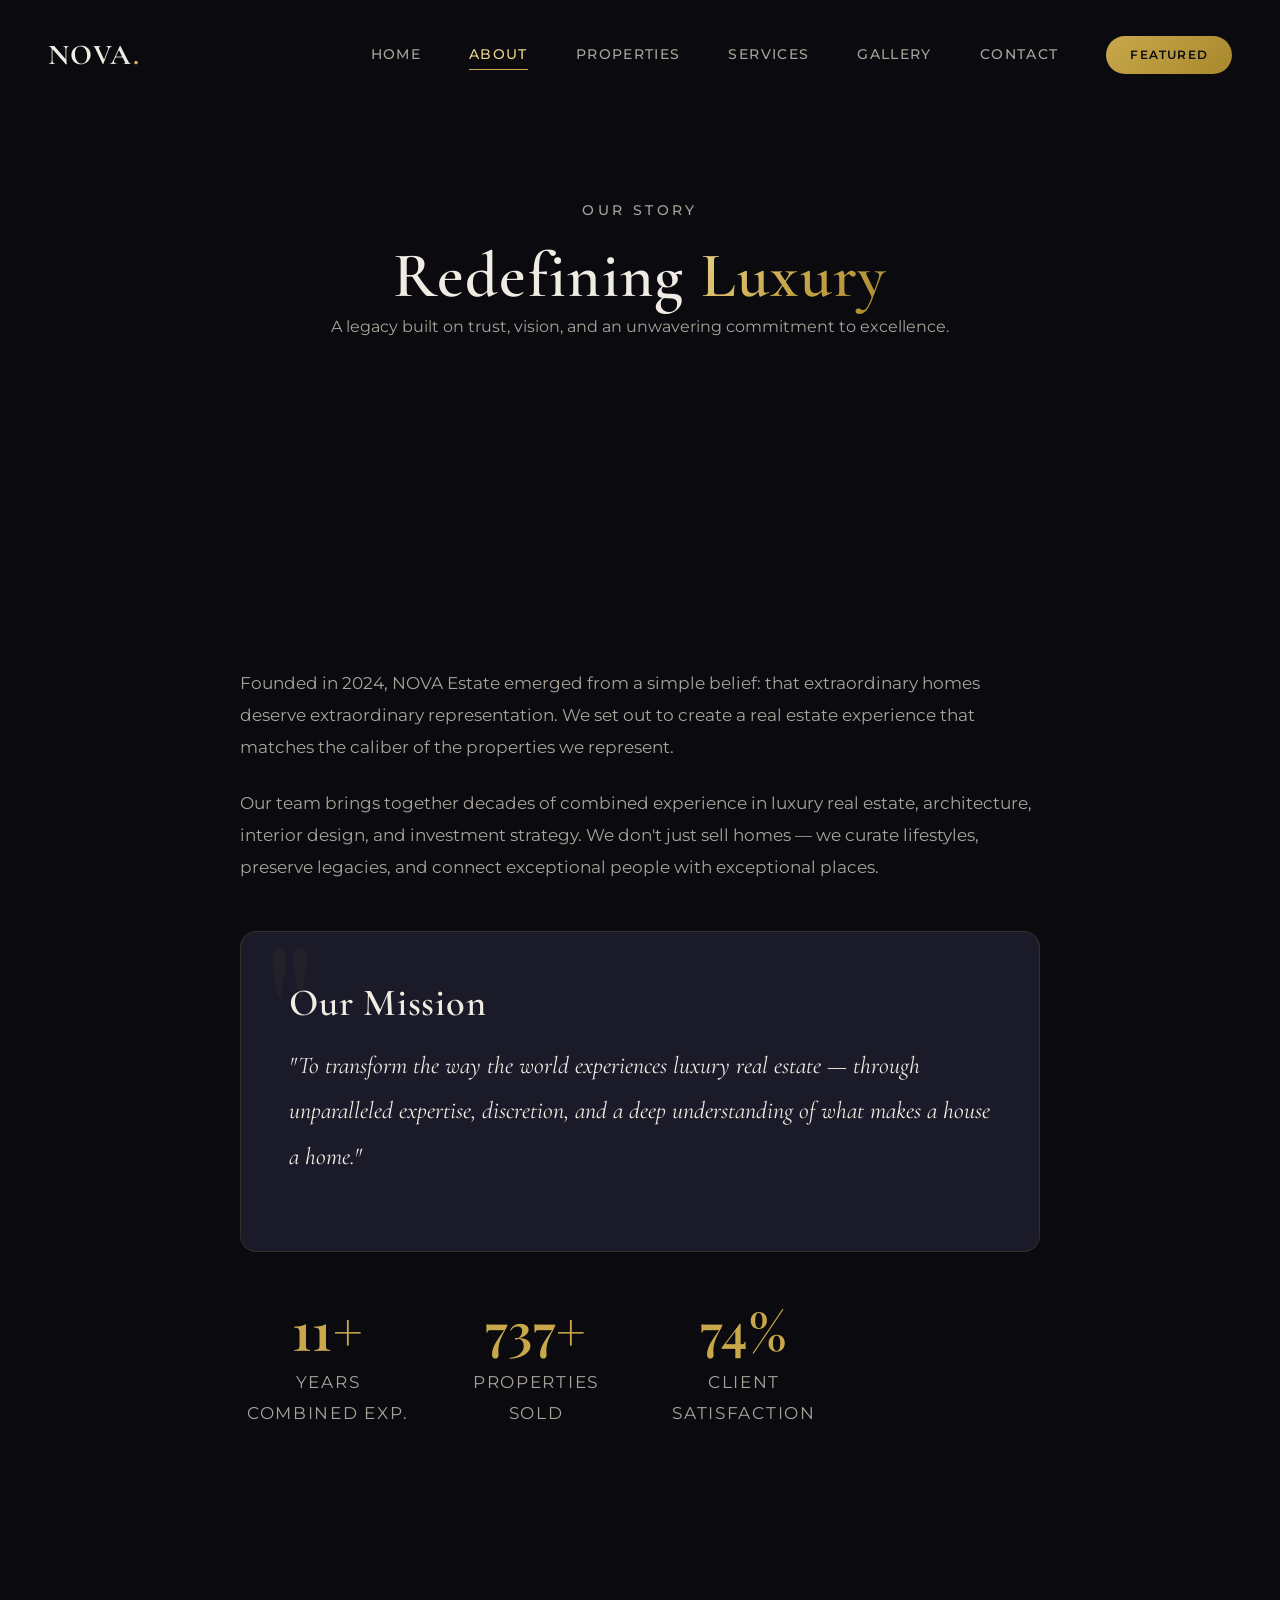
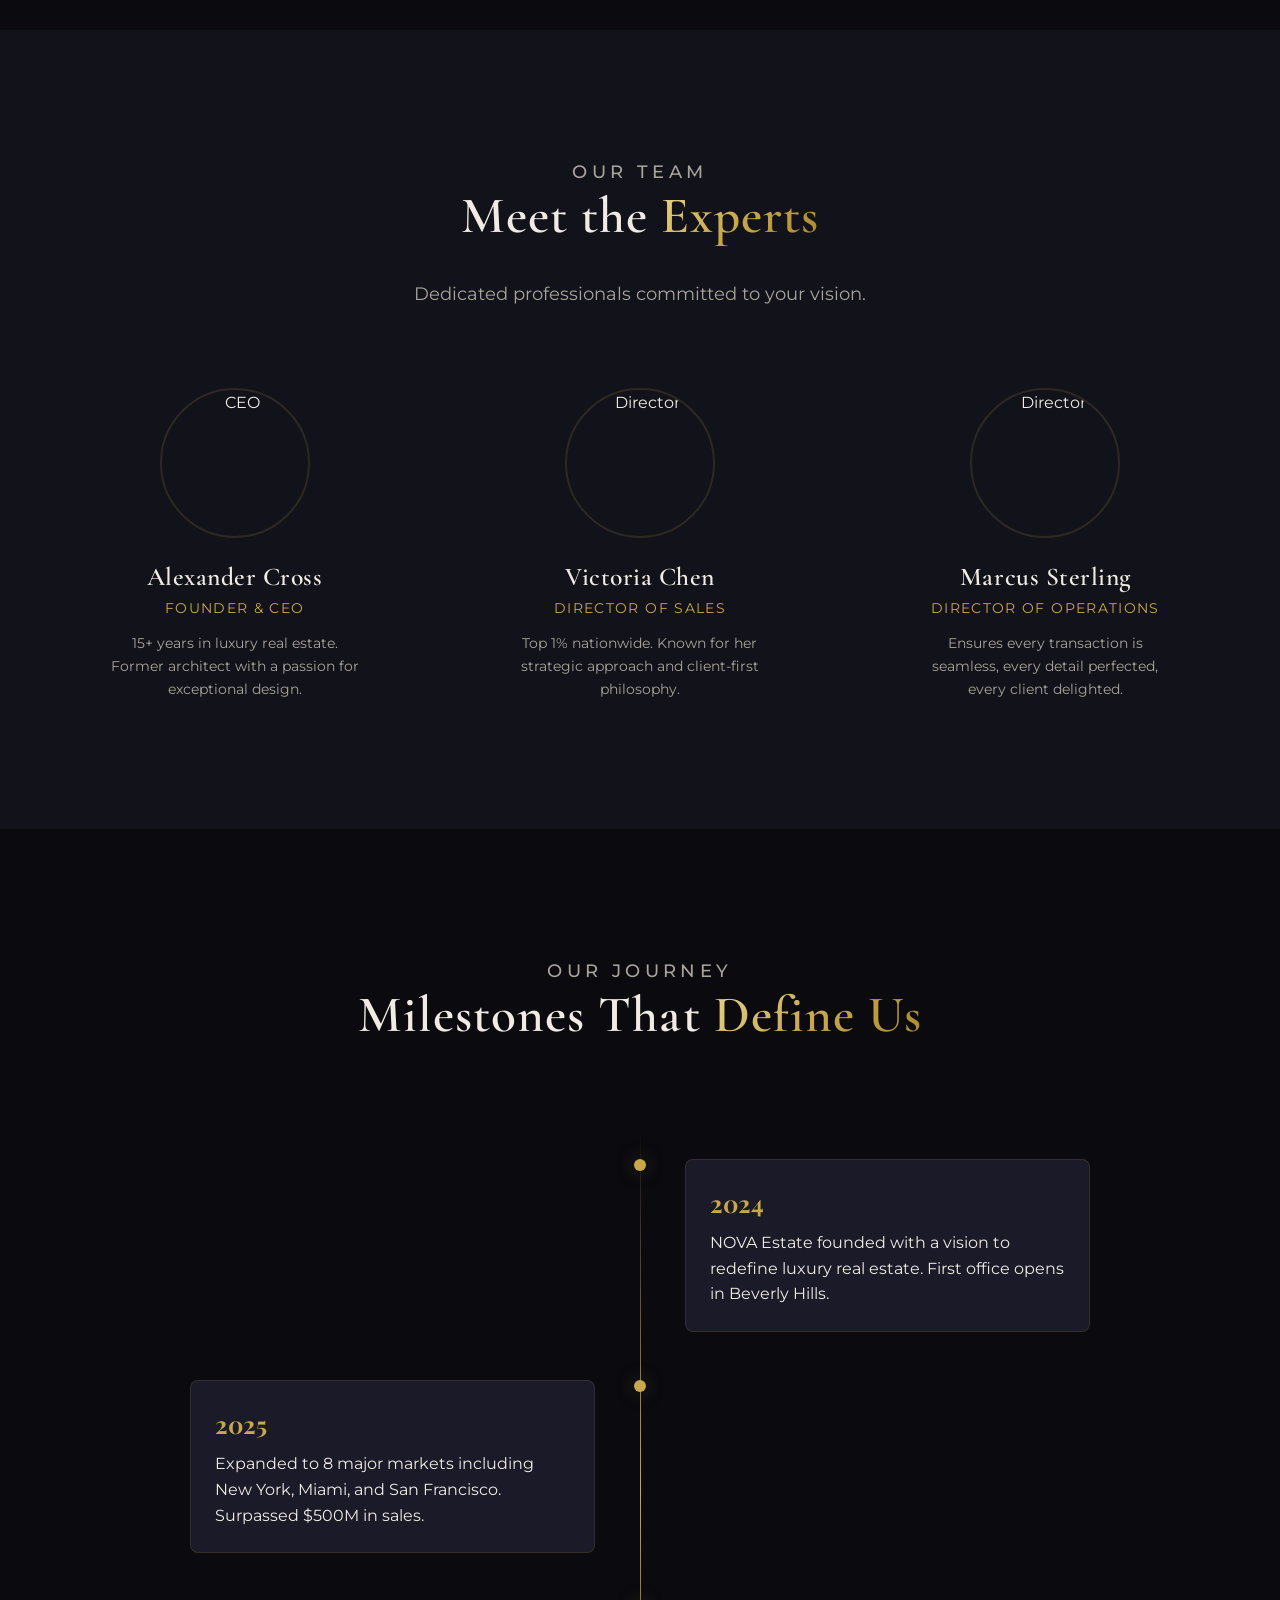
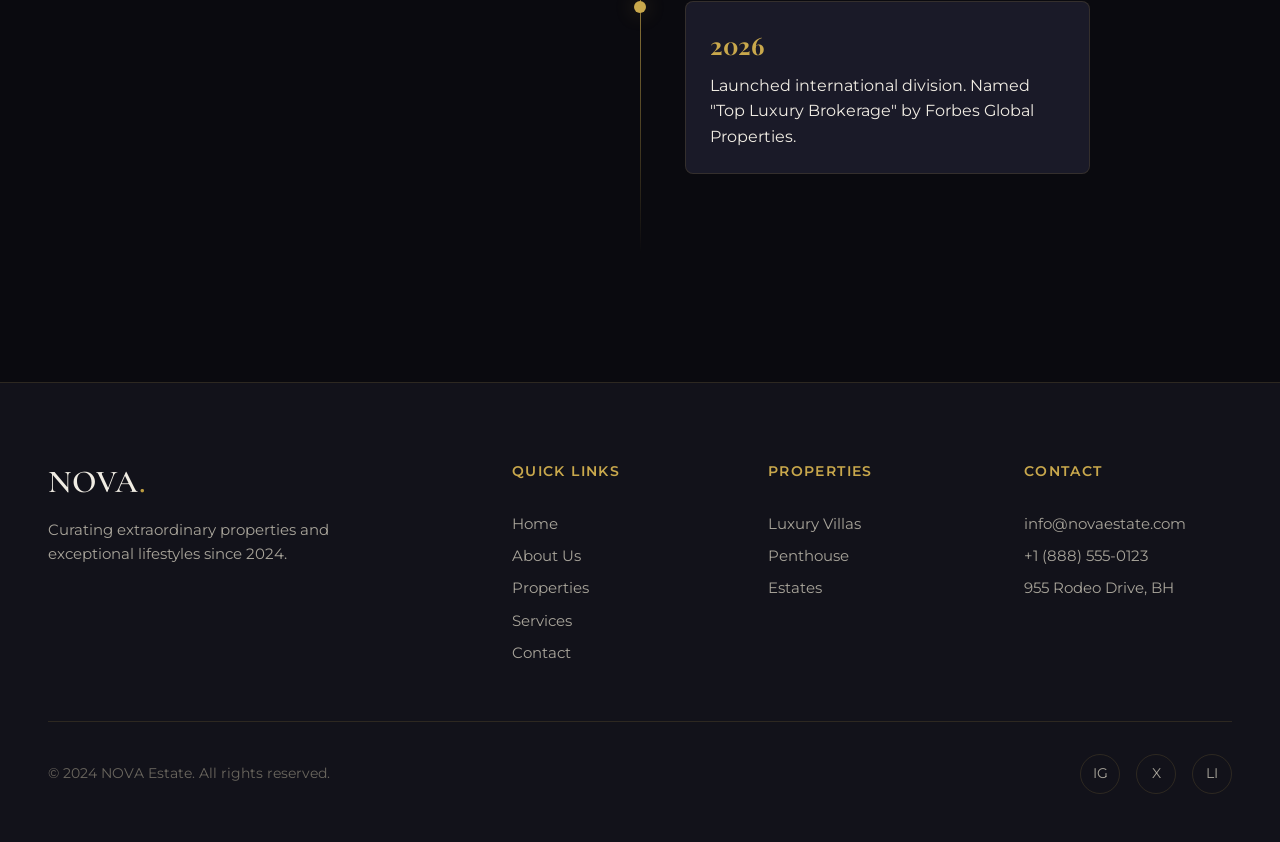
==== about.html @ 316ace47 "Add 7-page 3D luxury real estate website with Three.js scenes" ====
<!DOCTYPE html>
<html lang="en">
<head>
  <meta charset="UTF-8">
  <meta name="viewport" content="width=device-width, initial-scale=1.0">
  <title>About — NOVA ESTATE</title>
  <meta name="description" content="Learn about NOVA Estate's story, our team of experts, and our mission to redefine luxury real estate.">
  <link rel="preconnect" href="https://fonts.googleapis.com">
  <link rel="preconnect" href="https://fonts.gstatic.com" crossorigin>
  <link href="https://fonts.googleapis.com/css2?family=Cormorant+Garamond:wght@400;500;600;700&family=Montserrat:wght@300;400;500;600;700&family=Playfair+Display:wght@600;700&display=swap" rel="stylesheet">
  <link rel="stylesheet" href="css/style.css">
  <style>
    .about-hero-wrapper {
      position: relative;
      height: 60vh;
      min-height: 400px;
      display: flex;
      align-items: center;
      justify-content: center;
      overflow: hidden;
    }
    .about-hero-wrapper h1 { margin-bottom: 0; }
    .about-hero-wrapper p { color: var(--color-text-secondary); }
    .about-content { max-width: 800px; margin: 0 auto; }
    .about-content p {
      color: var(--color-text-secondary);
      font-size: 1.05rem;
      line-height: 1.9;
      margin-bottom: 1.5rem;
    }
    .about-mission {
      background: var(--color-bg-card);
      border: 1px solid var(--color-border);
      border-radius: var(--radius-lg);
      padding: 3rem;
      margin: 3rem 0;
      position: relative;
      overflow: hidden;
    }
    .about-mission::before {
      content: '"';
      position: absolute;
      top: -20px;
      left: 20px;
      font-family: 'Playfair Display', serif;
      font-size: 12rem;
      color: var(--color-gold);
      opacity: 0.05;
      line-height: 1;
    }
    .about-mission h3 { margin-bottom: 1rem; }
    .about-mission p {
      font-family: 'Cormorant Garamond', serif;
      font-size: 1.5rem;
      color: var(--color-text);
      font-style: italic;
    }

    /* Team */
    .team-grid {
      display: grid;
      grid-template-columns: repeat(3, 1fr);
      gap: 2rem;
    }
    .team-card {
      text-align: center;
    }
    .team-card img {
      width: 150px;
      height: 150px;
      border-radius: 50%;
      object-fit: cover;
      margin: 0 auto 1.5rem;
      border: 2px solid var(--color-border);
      transition: border-color var(--transition-base);
    }
    .team-card:hover img { border-color: var(--color-gold); }
    .team-card h4 {
      font-family: 'Cormorant Garamond', serif;
      margin-bottom: 0.3rem;
    }
    .team-card .role {
      color: var(--color-gold);
      font-size: 0.85rem;
      text-transform: uppercase;
      letter-spacing: 0.1em;
      margin-bottom: 0.8rem;
    }
    .team-card p {
      color: var(--color-text-secondary);
      font-size: 0.9rem;
      max-width: 250px;
      margin: 0 auto;
    }

    /* Timeline */
    .timeline {
      position: relative;
      padding: 2rem 0;
    }
    .timeline::before {
      content: '';
      position: absolute;
      left: 50%;
      top: 0;
      bottom: 0;
      width: 1px;
      background: linear-gradient(180deg, transparent, var(--color-gold), transparent);
    }
    .timeline-item {
      display: flex;
      align-items: flex-start;
      margin-bottom: 3rem;
      position: relative;
    }
    .timeline-item:nth-child(odd) {
      flex-direction: row-reverse;
    }
    .timeline-item-content {
      width: 45%;
      padding: 1.5rem;
      background: var(--color-bg-card);
      border: 1px solid var(--color-border);
      border-radius: var(--radius-md);
    }
    .timeline-item-content .year {
      color: var(--color-gold);
      font-family: 'Playfair Display', serif;
      font-size: 1.5rem;
      font-weight: 700;
      margin-bottom: 0.5rem;
    }
    .timeline-dot {
      position: absolute;
      left: 50%;
      transform: translateX(-50%);
      width: 12px;
      height: 12px;
      border-radius: 50%;
      background: var(--color-gold);
      box-shadow: 0 0 20px var(--color-gold-glow);
    }

    @media (max-width: 768px) {
      .team-grid { grid-template-columns: 1fr; }
      .about-mission { padding: 2rem; }
      .timeline-item,
      .timeline-item:nth-child(odd) {
        flex-direction: column;
        padding-left: 2rem;
      }
      .timeline-item-content { width: 100%; }
      .timeline::before { left: 0; }
      .timeline-dot { left: 0; }
    }
  </style>
</head>
<body>
  <!-- Loading Screen -->
  <div class="loading-screen" id="loading-screen">
    <div class="loading-content">
      <div class="loading-logo">NOVA</div>
      <div class="loading-bar"><div class="loading-bar-fill" id="loading-fill"></div></div>
    </div>
  </div>

  <div class="cursor-follower"></div>
  <div id="three-container"></div>

  <!-- Navigation -->
  <header class="nav-header">
    <a href="index.html" class="nav-logo">NOVA<span>.</span></a>
    <nav class="nav-links">
      <a href="index.html">Home</a>
      <a href="about.html" class="active">About</a>
      <a href="properties.html">Properties</a>
      <a href="services.html">Services</a>
      <a href="gallery.html">Gallery</a>
      <a href="contact.html">Contact</a>
      <a href="property-detail.html" class="nav-cta">Featured</a>
    </nav>
    <button class="menu-toggle" aria-label="Toggle menu">
      <span></span><span></span><span></span>
    </button>
  </header>

  <!-- Hero -->
  <section class="about-hero-wrapper">
    <div style="position: relative; z-index: 1; text-align: center; max-width: 700px; padding: 0 2rem;">
      <p class="section-subtitle" style="animation: fadeInUp 1s ease 0.3s forwards; opacity: 0;">Our Story</p>
      <h1 style="animation: fadeInUp 1s ease 0.5s forwards; opacity: 0;">Redefining <span class="gold-text">Luxury</span></h1>
      <p style="animation: fadeInUp 1s ease 0.7s forwards; opacity: 0;">A legacy built on trust, vision, and an unwavering commitment to excellence.</p>
    </div>
  </section>

  <!-- About Content -->
  <section class="section">
    <div class="about-content">
      <div class="reveal">
        <p>Founded in 2024, NOVA Estate emerged from a simple belief: that extraordinary homes deserve extraordinary representation. We set out to create a real estate experience that matches the caliber of the properties we represent.</p>
        <p>Our team brings together decades of combined experience in luxury real estate, architecture, interior design, and investment strategy. We don't just sell homes — we curate lifestyles, preserve legacies, and connect exceptional people with exceptional places.</p>
      </div>

      <div class="about-mission reveal">
        <h3>Our Mission</h3>
        <p>"To transform the way the world experiences luxury real estate — through unparalleled expertise, discretion, and a deep understanding of what makes a house a home."</p>
      </div>

      <!-- Stats -->
      <div class="stats-grid" style="margin: 3rem 0;">
        <div class="stat-item reveal">
          <h2><span data-count-to="15" data-count-suffix="+" data-count-duration="2000">0</span></h2>
          <p>Years Combined Exp.</p>
        </div>
        <div class="stat-item reveal" style="transition-delay: 0.1s;">
          <h2><span data-count-to="1200" data-count-suffix="+" data-count-duration="2500">0</span></h2>
          <p>Properties Sold</p>
        </div>
        <div class="stat-item reveal" style="transition-delay: 0.2s;">
          <h2><span data-count-to="98" data-count-suffix="%" data-count-duration="2000">0</span></h2>
          <p>Client Satisfaction</p>
        </div>
      </div>
    </div>
  </section>

  <!-- Team -->
  <section class="section section-dark">
    <div class="section-inner">
      <div class="section-header">
        <p class="section-subtitle">Our Team</p>
        <h2 class="section-title">Meet the <span class="gold-text">Experts</span></h2>
        <p class="section-desc" style="text-align: center; margin: 0 auto;">Dedicated professionals committed to your vision.</p>
      </div>
      <div class="team-grid">
        <div class="team-card reveal">
          <img src="https://images.unsplash.com/photo-1507003211169-0a1dd7228f2d?w=300&q=80" alt="CEO" loading="lazy">
          <h4>Alexander Cross</h4>
          <p class="role">Founder & CEO</p>
          <p>15+ years in luxury real estate. Former architect with a passion for exceptional design.</p>
        </div>
        <div class="team-card reveal" style="transition-delay: 0.1s;">
          <img src="https://images.unsplash.com/photo-1494790108377-be9c29b29330?w=300&q=80" alt="Director" loading="lazy">
          <h4>Victoria Chen</h4>
          <p class="role">Director of Sales</p>
          <p>Top 1% nationwide. Known for her strategic approach and client-first philosophy.</p>
        </div>
        <div class="team-card reveal" style="transition-delay: 0.2s;">
          <img src="https://images.unsplash.com/photo-1500648767791-00dcc994a43e?w=300&q=80" alt="Director" loading="lazy">
          <h4>Marcus Sterling</h4>
          <p class="role">Director of Operations</p>
          <p>Ensures every transaction is seamless, every detail perfected, every client delighted.</p>
        </div>
      </div>
    </div>
  </section>

  <!-- Timeline -->
  <section class="section">
    <div class="section-header">
      <p class="section-subtitle">Our Journey</p>
      <h2 class="section-title">Milestones That <span class="gold-text">Define Us</span></h2>
    </div>
    <div class="timeline" style="max-width: 900px; margin: 0 auto;">
      <div class="timeline-item reveal">
        <div class="timeline-item-content">
          <div class="year">2024</div>
          <p>NOVA Estate founded with a vision to redefine luxury real estate. First office opens in Beverly Hills.</p>
        </div>
        <div class="timeline-dot"></div>
      </div>
      <div class="timeline-item reveal" style="transition-delay: 0.15s;">
        <div class="timeline-item-content">
          <div class="year">2025</div>
          <p>Expanded to 8 major markets including New York, Miami, and San Francisco. Surpassed $500M in sales.</p>
        </div>
        <div class="timeline-dot"></div>
      </div>
      <div class="timeline-item reveal" style="transition-delay: 0.3s;">
        <div class="timeline-item-content">
          <div class="year">2026</div>
          <p>Launched international division. Named "Top Luxury Brokerage" by Forbes Global Properties.</p>
        </div>
        <div class="timeline-dot"></div>
      </div>
    </div>
  </section>

  <!-- Footer -->
  <footer class="footer">
    <div class="footer-inner">
      <div class="footer-brand">
        <h3>NOVA<span class="gold-text">.</span></h3>
        <p>Curating extraordinary properties and exceptional lifestyles since 2024.</p>
      </div>
      <div class="footer-column">
        <h4>Quick Links</h4>
        <a href="index.html">Home</a>
        <a href="about.html">About Us</a>
        <a href="properties.html">Properties</a>
        <a href="services.html">Services</a>
        <a href="contact.html">Contact</a>
      </div>
      <div class="footer-column">
        <h4>Properties</h4>
        <a href="properties.html">Luxury Villas</a>
        <a href="properties.html">Penthouse</a>
        <a href="properties.html">Estates</a>
      </div>
      <div class="footer-column">
        <h4>Contact</h4>
        <a href="contact.html">info@novaestate.com</a>
        <a href="contact.html">+1 (888) 555-0123</a>
        <a href="contact.html">955 Rodeo Drive, BH</a>
      </div>
    </div>
    <div class="footer-bottom">
      <p>&copy; 2024 NOVA Estate. All rights reserved.</p>
      <div class="footer-social">
        <a href="#" aria-label="Instagram">IG</a>
        <a href="#" aria-label="Twitter">X</a>
        <a href="#" aria-label="LinkedIn">LI</a>
      </div>
    </div>
  </footer>

  <script src="https://cdnjs.cloudflare.com/ajax/libs/three.js/r128/three.min.js"></script>
  <script src="js/about-scene.js"></script>
  <script src="js/shared.js"></script>
</body>
</html>
---- css/style.css ----
/* ============================================
   LUXURY REAL ESTATE - DARK PREMIUM THEME
   ============================================ */

/* --- CSS Custom Properties --- */
:root {
  /* Colors */
  --color-bg: #0a0a0f;
  --color-bg-secondary: #12121a;
  --color-bg-card: #1a1a28;
  --color-bg-card-hover: #222236;
  --color-gold: #c9a84c;
  --color-gold-light: #e8d48b;
  --color-gold-dark: #a8882c;
  --color-gold-glow: rgba(201, 168, 76, 0.3);
  --color-gold-glow-strong: rgba(201, 168, 76, 0.6);
  --color-text: #f0ece3;
  --color-text-secondary: #a8a49a;
  --color-text-muted: #6a665e;
  --color-border: rgba(201, 168, 76, 0.15);
  --color-border-light: rgba(201, 168, 76, 0.3);
  --color-overlay: rgba(0, 0, 0, 0.7);
  --color-glass: rgba(18, 18, 26, 0.8);
  --color-glass-border: rgba(201, 168, 76, 0.1);
  --color-success: #4ade80;
  --color-error: #f87171;

  /* Typography */
  --font-primary: 'Cormorant Garamond', Georgia, serif;
  --font-secondary: 'Montserrat', -apple-system, BlinkMacSystemFont, sans-serif;
  --font-accent: 'Playfair Display', Georgia, serif;

  /* Spacing */
  --space-xs: 0.25rem;
  --space-sm: 0.5rem;
  --space-md: 1rem;
  --space-lg: 2rem;
  --space-xl: 3rem;
  --space-2xl: 5rem;
  --space-3xl: 8rem;

  /* Transitions */
  --transition-fast: 0.2s ease;
  --transition-base: 0.3s ease;
  --transition-slow: 0.5s ease;
  --transition-very-slow: 0.8s ease;

  /* Shadows */
  --shadow-sm: 0 2px 8px rgba(0, 0, 0, 0.3);
  --shadow-md: 0 4px 20px rgba(0, 0, 0, 0.4);
  --shadow-lg: 0 8px 40px rgba(0, 0, 0, 0.5);
  --shadow-gold: 0 4px 20px rgba(201, 168, 76, 0.15);
  --shadow-gold-lg: 0 8px 40px rgba(201, 168, 76, 0.2);

  /* Border Radius */
  --radius-sm: 4px;
  --radius-md: 8px;
  --radius-lg: 16px;
  --radius-xl: 24px;
  --radius-full: 9999px;

  /* Z-index layers */
  --z-negative: -1;
  --z-base: 1;
  --z-dropdown: 100;
  --z-sticky: 200;
  --z-overlay: 300;
  --z-modal: 400;
  --z-tooltip: 500;
}

/* --- Reset & Base --- */
*, *::before, *::after {
  margin: 0;
  padding: 0;
  box-sizing: border-box;
}

html {
  scroll-behavior: smooth;
  font-size: 16px;
  -webkit-font-smoothing: antialiased;
  -moz-osx-font-smoothing: grayscale;
}

body {
  font-family: var(--font-secondary);
  background-color: var(--color-bg);
  color: var(--color-text);
  line-height: 1.6;
  overflow-x: hidden;
  min-height: 100vh;
}

img {
  max-width: 100%;
  height: auto;
  display: block;
}

a {
  color: var(--color-gold);
  text-decoration: none;
  transition: color var(--transition-fast);
}

a:hover {
  color: var(--color-gold-light);
}

ul {
  list-style: none;
}

/* --- Typography --- */
h1, h2, h3, h4, h5, h6 {
  font-family: var(--font-primary);
  font-weight: 600;
  line-height: 1.2;
  letter-spacing: 0.02em;
}

h1 { font-size: clamp(2.5rem, 5vw, 4.5rem); }
h2 { font-size: clamp(2rem, 4vw, 3.5rem); }
h3 { font-size: clamp(1.5rem, 3vw, 2.5rem); }
h4 { font-size: clamp(1.2rem, 2vw, 1.8rem); }

.gold-text {
  color: var(--color-gold);
  background: linear-gradient(135deg, var(--color-gold-light), var(--color-gold), var(--color-gold-dark));
  -webkit-background-clip: text;
  -webkit-text-fill-color: transparent;
  background-clip: text;
}

.section-subtitle {
  font-family: var(--font-secondary);
  font-size: 0.85rem;
  text-transform: uppercase;
  letter-spacing: 0.25em;
  color: var(--color-gold);
  margin-bottom: var(--space-md);
  font-weight: 500;
}

.section-title {
  margin-bottom: var(--space-lg);
}

.section-desc {
  color: var(--color-text-secondary);
  max-width: 600px;
  font-size: 1.1rem;
}

/* --- 3D Canvas Container --- */
#three-container {
  position: fixed;
  top: 0;
  left: 0;
  width: 100vw;
  height: 100vh;
  z-index: var(--z-negative);
  pointer-events: none;
}

#three-container canvas {
  display: block;
}

/* --- Custom Cursor --- */
.cursor-follower {
  position: fixed;
  width: 20px;
  height: 20px;
  border-radius: 50%;
  border: 2px solid var(--color-gold);
  pointer-events: none;
  z-index: var(--z-tooltip);
  transition: transform 0.15s ease, opacity 0.3s ease;
  transform: translate(-50%, -50%);
  opacity: 0;
}

.cursor-follower.active {
  opacity: 1;
}

.cursor-follower.hover {
  width: 40px;
  height: 40px;
  border-color: var(--color-gold-light);
  background: var(--color-gold-glow);
}

@media (hover: none) {
  .cursor-follower { display: none; }
}

/* --- Navigation --- */
.nav-header {
  position: fixed;
  top: 0;
  left: 0;
  width: 100%;
  z-index: var(--z-sticky);
  padding: var(--space-lg) var(--space-xl);
  display: flex;
  align-items: center;
  justify-content: space-between;
  transition: all var(--transition-base);
  background: transparent;
}

.nav-header.scrolled {
  background: var(--color-glass);
  backdrop-filter: blur(20px);
  -webkit-backdrop-filter: blur(20px);
  border-bottom: 1px solid var(--color-glass-border);
  padding: var(--space-md) var(--space-xl);
}

.nav-logo {
  font-family: var(--font-primary);
  font-size: 1.8rem;
  font-weight: 700;
  color: var(--color-text);
  letter-spacing: 0.05em;
}

.nav-logo span {
  background: linear-gradient(135deg, var(--color-gold-light), var(--color-gold));
  -webkit-background-clip: text;
  -webkit-text-fill-color: transparent;
  background-clip: text;
}

.nav-links {
  display: flex;
  align-items: center;
  gap: var(--space-xl);
}

.nav-links a {
  color: var(--color-text-secondary);
  font-family: var(--font-secondary);
  font-size: 0.85rem;
  text-transform: uppercase;
  letter-spacing: 0.1em;
  font-weight: 500;
  position: relative;
  transition: color var(--transition-fast);
}

.nav-links a::after {
  content: '';
  position: absolute;
  bottom: -4px;
  left: 0;
  width: 0;
  height: 1px;
  background: var(--color-gold);
  transition: width var(--transition-base);
}

.nav-links a:hover,
.nav-links a.active {
  color: var(--color-gold-light);
}

.nav-links a:hover::after,
.nav-links a.active::after {
  width: 100%;
}

.nav-cta {
  background: linear-gradient(135deg, var(--color-gold), var(--color-gold-dark));
  color: var(--color-bg) !important;
  padding: 0.6rem 1.5rem;
  border-radius: var(--radius-full);
  font-weight: 600 !important;
  text-transform: uppercase;
  letter-spacing: 0.05em;
  font-size: 0.75rem !important;
  transition: all var(--transition-base) !important;
}

.nav-cta:hover {
  transform: translateY(-2px);
  box-shadow: 0 4px 20px var(--color-gold-glow);
  color: var(--color-bg) !important;
}

.nav-cta::after { display: none !important; }

/* Mobile Menu */
.menu-toggle {
  display: none;
  flex-direction: column;
  gap: 5px;
  cursor: pointer;
  padding: 5px;
  z-index: var(--z-modal);
  background: none;
  border: none;
}

.menu-toggle span {
  display: block;
  width: 28px;
  height: 2px;
  background: var(--color-text);
  transition: all var(--transition-base);
  transform-origin: center;
}

.menu-toggle.active span:nth-child(1) {
  transform: rotate(45deg) translate(5px, 5px);
}

.menu-toggle.active span:nth-child(2) {
  opacity: 0;
}

.menu-toggle.active span:nth-child(3) {
  transform: rotate(-45deg) translate(5px, -5px);
}

/* --- Page Hero Section --- */
.page-hero {
  position: relative;
  min-height: 100vh;
  display: flex;
  align-items: center;
  justify-content: center;
  text-align: center;
  padding: 8rem 2rem 4rem;
  overflow: hidden;
}

.page-hero-content {
  position: relative;
  z-index: var(--z-base);
  max-width: 900px;
}

.page-hero h1 {
  margin-bottom: var(--space-lg);
  animation: fadeInUp 1s ease forwards;
}

.page-hero p {
  font-size: 1.2rem;
  color: var(--color-text-secondary);
  max-width: 600px;
  margin: 0 auto var(--space-xl);
  font-family: var(--font-secondary);
  line-height: 1.8;
  animation: fadeInUp 1s ease 0.2s forwards;
  opacity: 0;
}

/* --- Buttons --- */
.btn {
  display: inline-flex;
  align-items: center;
  gap: var(--space-sm);
  padding: 0.9rem 2.2rem;
  border-radius: var(--radius-full);
  font-family: var(--font-secondary);
  font-size: 0.85rem;
  font-weight: 600;
  text-transform: uppercase;
  letter-spacing: 0.08em;
  cursor: pointer;
  transition: all var(--transition-base);
  border: none;
  text-decoration: none;
}

.btn-primary {
  background: linear-gradient(135deg, var(--color-gold), var(--color-gold-dark));
  color: var(--color-bg);
  box-shadow: 0 4px 20px var(--color-gold-glow);
}

.btn-primary:hover {
  transform: translateY(-3px);
  box-shadow: 0 8px 30px var(--color-gold-glow-strong);
  color: var(--color-bg);
}

.btn-outline {
  background: transparent;
  color: var(--color-gold);
  border: 1px solid var(--color-gold);
}

.btn-outline:hover {
  background: var(--color-gold);
  color: var(--color-bg);
  transform: translateY(-3px);
}

.btn-glass {
  background: var(--color-glass);
  backdrop-filter: blur(10px);
  -webkit-backdrop-filter: blur(10px);
  color: var(--color-text);
  border: 1px solid var(--color-glass-border);
}

.btn-glass:hover {
  border-color: var(--color-gold);
  color: var(--color-gold-light);
  transform: translateY(-3px);
}

/* --- Section Layout --- */
.section {
  position: relative;
  padding: var(--space-3xl) var(--space-xl);
  max-width: 1400px;
  margin: 0 auto;
}

.section-header {
  text-align: center;
  margin-bottom: var(--space-2xl);
}

.section-header p {
  color: var(--color-text-secondary);
  max-width: 600px;
  margin: 0 auto;
  font-size: 1.1rem;
}

/* --- Stats Grid --- */
.stats-grid {
  display: grid;
  grid-template-columns: repeat(4, 1fr);
  gap: 2rem;
  text-align: center;
}
.stat-item h2 {
  font-family: 'Playfair Display', serif;
  font-size: clamp(2.5rem, 4vw, 3.5rem);
  color: var(--color-gold);
}
.stat-item p {
  color: var(--color-text-secondary);
  font-size: 0.9rem;
  text-transform: uppercase;
  letter-spacing: 0.1em;
  margin-top: 0.3rem;
}

@media (max-width: 768px) {
  .stats-grid { grid-template-columns: repeat(2, 1fr); }
}

/* --- Section Dark --- */
.section-dark {
  background: var(--color-bg-secondary);
  max-width: 100%;
  padding: var(--space-3xl) var(--space-xl);
}

.section-dark .section-inner {
  max-width: 1400px;
  margin: 0 auto;
}

/* --- Cards --- */
.card {
  background: var(--color-bg-card);
  border: 1px solid var(--color-border);
  border-radius: var(--radius-lg);
  overflow: hidden;
  transition: all var(--transition-base);
}

.card:hover {
  border-color: var(--color-border-light);
  box-shadow: var(--shadow-gold);
  transform: translateY(-5px);
}

.card-image {
  width: 100%;
  height: 240px;
  object-fit: cover;
  transition: transform var(--transition-slow);
}

.card:hover .card-image {
  transform: scale(1.05);
}

.card-body {
  padding: var(--space-lg);
}

.card-body h3 {
  margin-bottom: var(--space-sm);
  font-size: 1.4rem;
}

.card-body p {
  color: var(--color-text-secondary);
  font-size: 0.95rem;
  margin-bottom: var(--space-md);
}

.card-price {
  font-family: var(--font-primary);
  font-size: 1.5rem;
  color: var(--color-gold);
  font-weight: 700;
}

.card-meta {
  display: flex;
  gap: var(--space-lg);
  color: var(--color-text-muted);
  font-size: 0.85rem;
  margin-top: var(--space-sm);
}

.card-meta span {
  display: flex;
  align-items: center;
  gap: 4px;
}

/* --- Grid Layouts --- */
.grid-2 {
  display: grid;
  grid-template-columns: 1fr 1fr;
  gap: var(--space-xl);
}

.grid-3 {
  display: grid;
  grid-template-columns: repeat(3, 1fr);
  gap: var(--space-xl);
}

.grid-4 {
  display: grid;
  grid-template-columns: repeat(4, 1fr);
  gap: var(--space-lg);
}

/* --- Scroll Animations --- */
.reveal {
  opacity: 0;
  transform: translateY(30px);
  transition: all 0.8s cubic-bezier(0.25, 0.46, 0.45, 0.94);
}

.reveal.revealed {
  opacity: 1;
  transform: translateY(0);
}

.reveal-left {
  opacity: 0;
  transform: translateX(-30px);
  transition: all 0.8s cubic-bezier(0.25, 0.46, 0.45, 0.94);
}

.reveal-left.revealed {
  opacity: 1;
  transform: translateX(0);
}

.reveal-right {
  opacity: 0;
  transform: translateX(30px);
  transition: all 0.8s cubic-bezier(0.25, 0.46, 0.45, 0.94);
}

.reveal-right.revealed {
  opacity: 1;
  transform: translateX(0);
}

.reveal-scale {
  opacity: 0;
  transform: scale(0.9);
  transition: all 0.8s cubic-bezier(0.25, 0.46, 0.45, 0.94);
}

.reveal-scale.revealed {
  opacity: 1;
  transform: scale(1);
}

/* --- Animations --- */
@keyframes fadeInUp {
  from {
    opacity: 0;
    transform: translateY(30px);
  }
  to {
    opacity: 1;
    transform: translateY(0);
  }
}

@keyframes fadeIn {
  from { opacity: 0; }
  to { opacity: 1; }
}

@keyframes pulse {
  0%, 100% { opacity: 1; }
  50% { opacity: 0.5; }
}

@keyframes shimmer {
  0% { background-position: -200% 0; }
  100% { background-position: 200% 0; }
}

@keyframes float {
  0%, 100% { transform: translateY(0); }
  50% { transform: translateY(-10px); }
}

@keyframes goldPulse {
  0%, 100% { box-shadow: 0 0 20px var(--color-gold-glow); }
  50% { box-shadow: 0 0 40px var(--color-gold-glow-strong); }
}

@keyframes countUp {
  from { opacity: 0; transform: translateY(20px); }
  to { opacity: 1; transform: translateY(0); }
}

/* --- Footer --- */
.footer {
  background: var(--color-bg-secondary);
  border-top: 1px solid var(--color-border);
  padding: var(--space-2xl) var(--space-xl) var(--space-xl);
}

.footer-inner {
  max-width: 1400px;
  margin: 0 auto;
  display: grid;
  grid-template-columns: 2fr 1fr 1fr 1fr;
  gap: var(--space-xl);
}

.footer-brand h3 {
  font-size: 2rem;
  margin-bottom: var(--space-md);
}

.footer-brand p {
  color: var(--color-text-secondary);
  font-size: 0.95rem;
  max-width: 300px;
}

.footer-column h4 {
  font-family: var(--font-secondary);
  font-size: 0.85rem;
  text-transform: uppercase;
  letter-spacing: 0.1em;
  color: var(--color-gold);
  margin-bottom: var(--space-lg);
}

.footer-column a {
  display: block;
  color: var(--color-text-secondary);
  margin-bottom: var(--space-sm);
  font-size: 0.95rem;
  transition: color var(--transition-fast);
}

.footer-column a:hover {
  color: var(--color-gold-light);
}

.footer-bottom {
  max-width: 1400px;
  margin: var(--space-xl) auto 0;
  padding-top: var(--space-lg);
  border-top: 1px solid var(--color-border);
  display: flex;
  justify-content: space-between;
  align-items: center;
  color: var(--color-text-muted);
  font-size: 0.85rem;
}

.footer-social {
  display: flex;
  gap: var(--space-md);
}

.footer-social a {
  width: 40px;
  height: 40px;
  border-radius: 50%;
  border: 1px solid var(--color-border);
  display: flex;
  align-items: center;
  justify-content: center;
  color: var(--color-text-secondary);
  transition: all var(--transition-base);
}

.footer-social a:hover {
  border-color: var(--color-gold);
  color: var(--color-gold);
  transform: translateY(-3px);
}

/* --- Scrollbar --- */
::-webkit-scrollbar {
  width: 6px;
}

::-webkit-scrollbar-track {
  background: var(--color-bg);
}

::-webkit-scrollbar-thumb {
  background: var(--color-gold-dark);
  border-radius: var(--radius-full);
}

::-webkit-scrollbar-thumb:hover {
  background: var(--color-gold);
}

/* --- Loading Screen --- */
.loading-screen {
  position: fixed;
  inset: 0;
  background: var(--color-bg);
  display: flex;
  align-items: center;
  justify-content: center;
  z-index: 9999;
  transition: opacity 0.8s ease, visibility 0.8s ease;
}

.loading-screen.hidden {
  opacity: 0;
  visibility: hidden;
}

.loading-content {
  text-align: center;
}

.loading-logo {
  font-family: var(--font-primary);
  font-size: 3rem;
  color: var(--color-gold);
  margin-bottom: var(--space-lg);
}

.loading-bar {
  width: 200px;
  height: 2px;
  background: var(--color-bg-card);
  border-radius: var(--radius-full);
  overflow: hidden;
  margin: 0 auto;
}

.loading-bar-fill {
  height: 100%;
  width: 0%;
  background: linear-gradient(90deg, var(--color-gold-dark), var(--color-gold-light));
  transition: width 0.3s ease;
}

/* --- Responsive --- */
@media (max-width: 1024px) {
  .grid-4 {
    grid-template-columns: repeat(2, 1fr);
  }

  .footer-inner {
    grid-template-columns: 1fr 1fr;
  }
}

@media (max-width: 768px) {
  .nav-links {
    position: fixed;
    top: 0;
    right: -100%;
    width: 80%;
    max-width: 350px;
    height: 100vh;
    background: var(--color-glass);
    backdrop-filter: blur(30px);
    -webkit-backdrop-filter: blur(30px);
    flex-direction: column;
    justify-content: center;
    padding: var(--space-2xl);
    transition: right var(--transition-base);
    border-left: 1px solid var(--color-glass-border);
  }

  .nav-links.open {
    right: 0;
  }

  .nav-links a {
    font-size: 1.1rem;
  }

  .menu-toggle {
    display: flex;
  }

  .grid-2,
  .grid-3,
  .grid-4 {
    grid-template-columns: 1fr;
  }

  .section {
    padding: var(--space-2xl) var(--space-lg);
  }

  .page-hero {
    padding: 6rem 1.5rem 3rem;
  }

  .page-hero h1 {
    font-size: 2.5rem;
  }

  .footer-inner {
    grid-template-columns: 1fr;
  }

  .footer-bottom {
    flex-direction: column;
    text-align: center;
    gap: var(--space-md);
  }

  .nav-header {
    padding: var(--space-md) var(--space-lg);
  }

  .nav-header.scrolled {
    padding: var(--space-sm) var(--space-lg);
  }
}

@media (max-width: 480px) {
  .page-hero h1 { font-size: 2rem; }
  .section { padding: var(--space-xl) var(--space-md); }
  .btn { padding: 0.7rem 1.5rem; font-size: 0.8rem; }
}
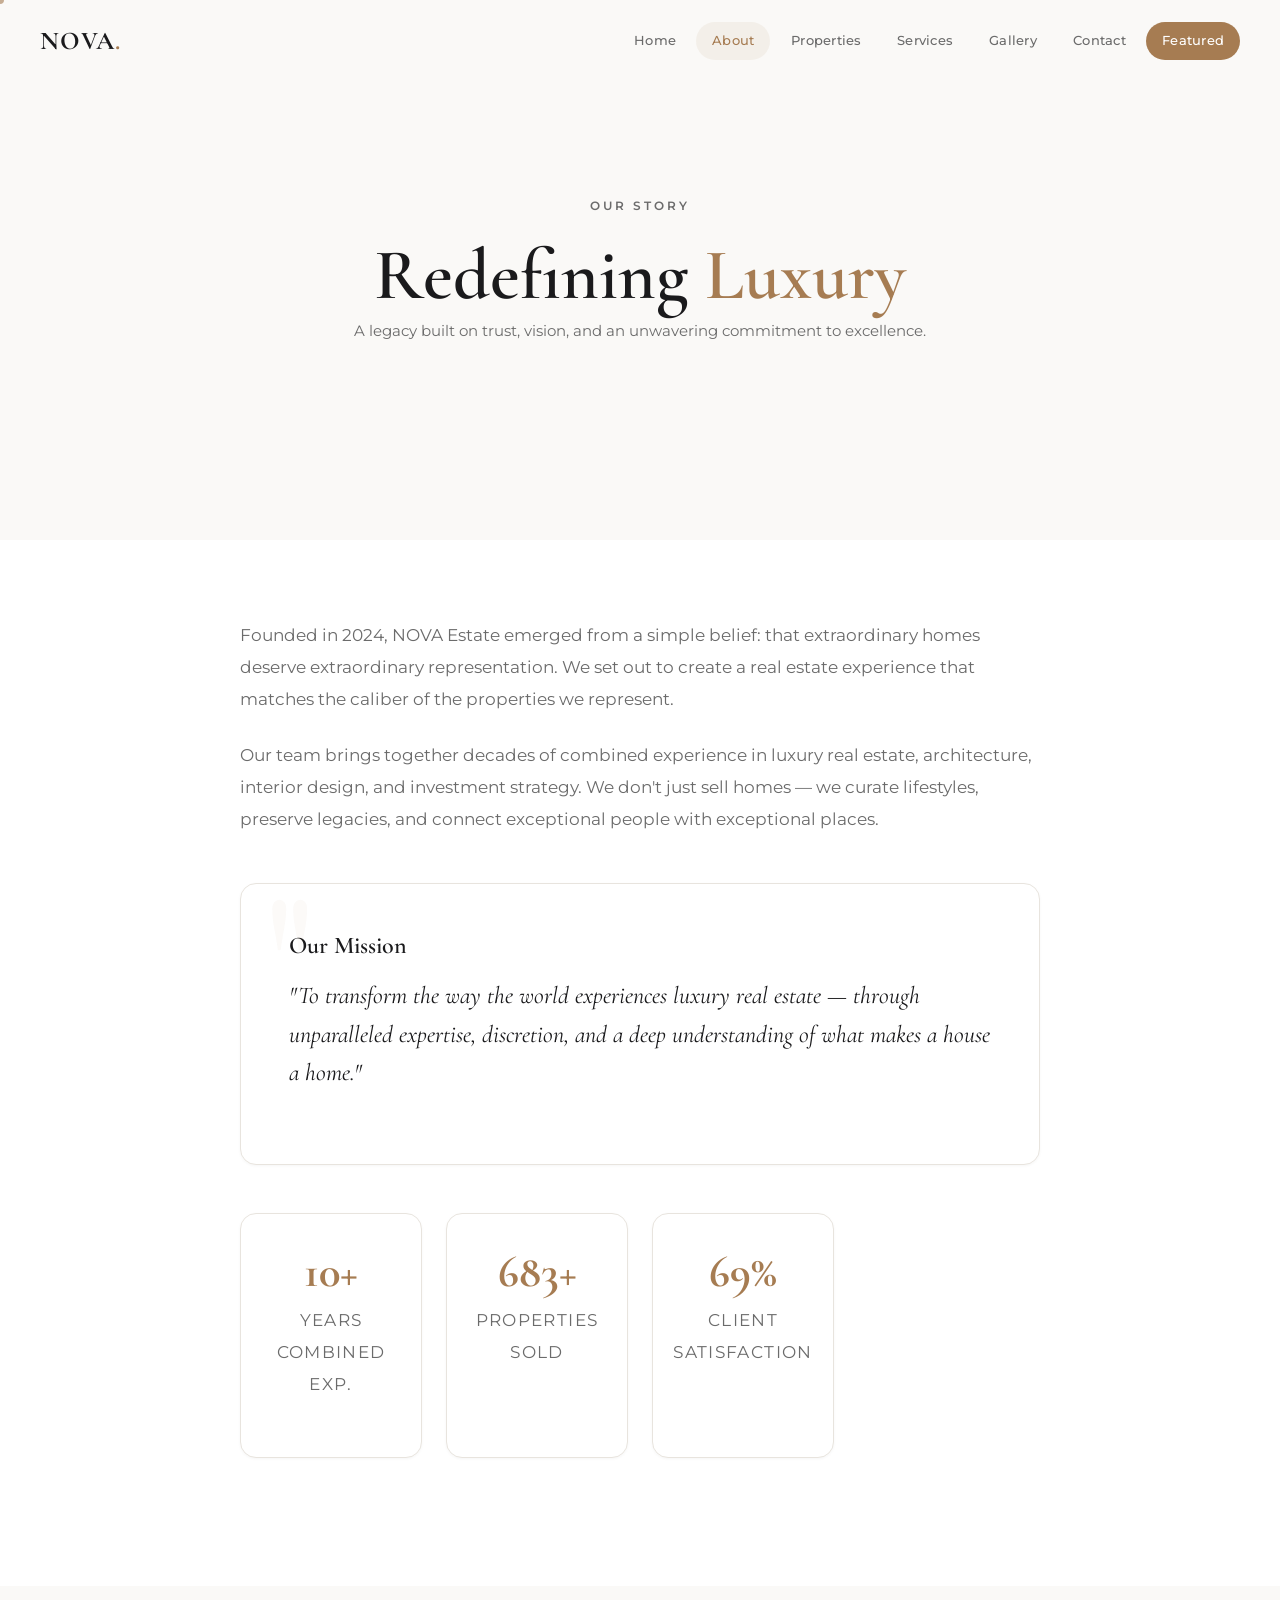
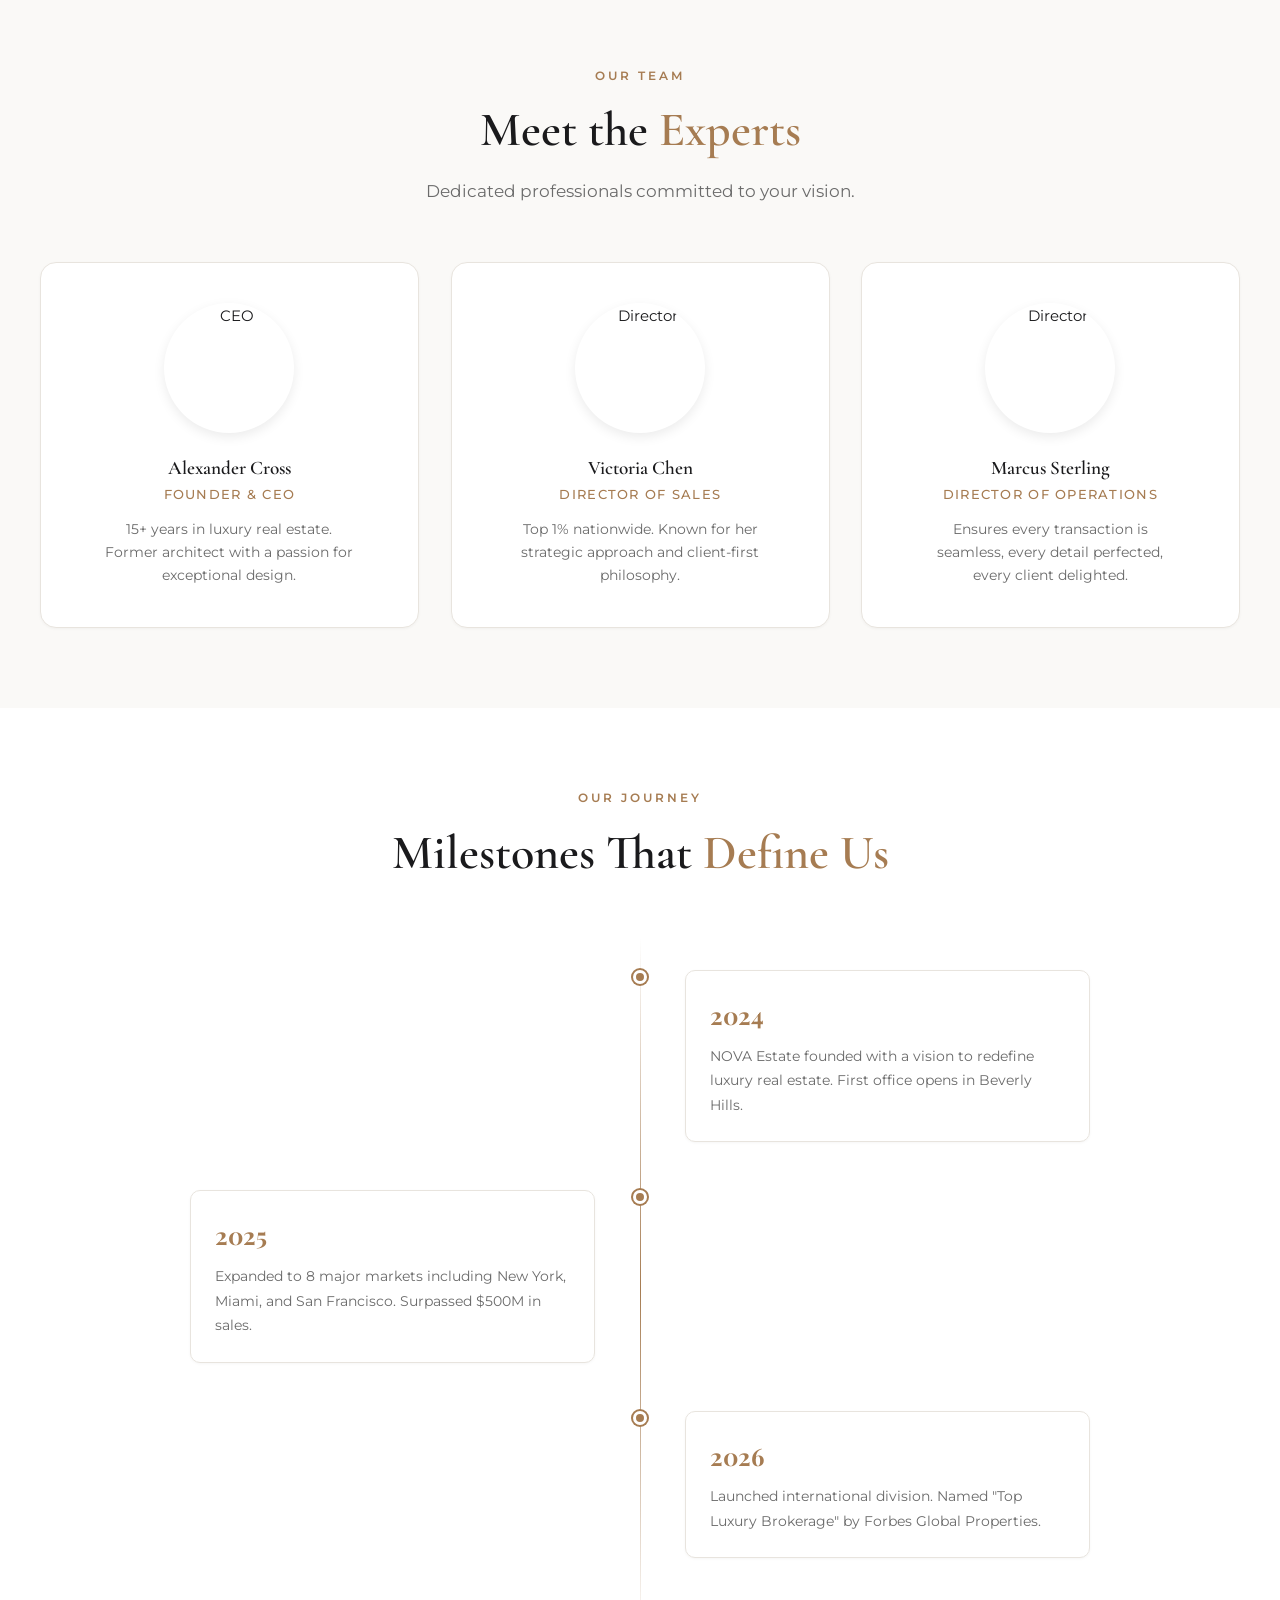
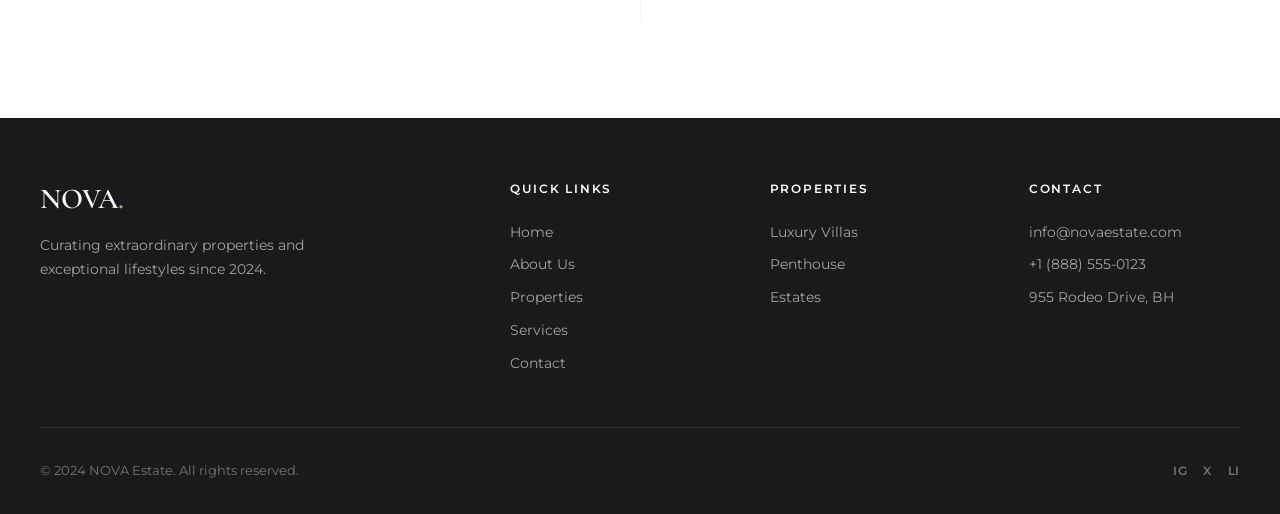
==== commit c0308626: "Add smooth scroll animations and micro-interactions across all pages" ====
--- a/about.html
+++ b/about.html
@@ -18,9 +18,11 @@
       align-items: center;
       justify-content: center;
       overflow: hidden;
+      background: var(--color-bg-warm);
     }
     .about-hero-wrapper h1 { margin-bottom: 0; }
     .about-hero-wrapper p { color: var(--color-text-secondary); }
+
     .about-content { max-width: 800px; margin: 0 auto; }
     .about-content p {
       color: var(--color-text-secondary);
@@ -28,6 +30,7 @@
       line-height: 1.9;
       margin-bottom: 1.5rem;
     }
+
     .about-mission {
       background: var(--color-bg-card);
       border: 1px solid var(--color-border);
@@ -36,6 +39,7 @@
       margin: 3rem 0;
       position: relative;
       overflow: hidden;
+      box-shadow: var(--shadow-sm);
     }
     .about-mission::before {
       content: '"';
@@ -44,9 +48,10 @@
       left: 20px;
       font-family: 'Playfair Display', serif;
       font-size: 12rem;
-      color: var(--color-gold);
-      opacity: 0.05;
+      color: var(--color-accent);
+      opacity: 0.04;
       line-height: 1;
+      pointer-events: none;
     }
     .about-mission h3 { margin-bottom: 1rem; }
     .about-mission p {
@@ -54,6 +59,7 @@
       font-size: 1.5rem;
       color: var(--color-text);
       font-style: italic;
+      line-height: 1.6;
     }
 
     /* Team */
@@ -64,39 +70,51 @@
     }
     .team-card {
       text-align: center;
+      background: var(--color-bg-card);
+      border-radius: var(--radius-lg);
+      padding: 2.5rem 2rem;
+      box-shadow: var(--shadow-sm);
+      border: 1px solid var(--color-border);
+      transition: all var(--transition-base);
+    }
+    .team-card:hover {
+      transform: translateY(-6px);
+      box-shadow: var(--shadow-md);
     }
     .team-card img {
-      width: 150px;
-      height: 150px;
+      width: 130px;
+      height: 130px;
       border-radius: 50%;
       object-fit: cover;
       margin: 0 auto 1.5rem;
-      border: 2px solid var(--color-border);
-      transition: border-color var(--transition-base);
-    }
-    .team-card:hover img { border-color: var(--color-gold); }
+      box-shadow: 0 4px 12px rgba(0, 0, 0, 0.08);
+    }
     .team-card h4 {
       font-family: 'Cormorant Garamond', serif;
       margin-bottom: 0.3rem;
     }
     .team-card .role {
-      color: var(--color-gold);
-      font-size: 0.85rem;
+      color: var(--color-accent);
+      font-size: 0.8rem;
       text-transform: uppercase;
       letter-spacing: 0.1em;
       margin-bottom: 0.8rem;
+      font-weight: 500;
     }
     .team-card p {
       color: var(--color-text-secondary);
       font-size: 0.9rem;
       max-width: 250px;
       margin: 0 auto;
+      line-height: 1.6;
     }
 
     /* Timeline */
     .timeline {
       position: relative;
       padding: 2rem 0;
+      max-width: 900px;
+      margin: 0 auto;
     }
     .timeline::before {
       content: '';
@@ -105,7 +123,7 @@
       top: 0;
       bottom: 0;
       width: 1px;
-      background: linear-gradient(180deg, transparent, var(--color-gold), transparent);
+      background: linear-gradient(180deg, transparent, var(--color-accent), transparent);
     }
     .timeline-item {
       display: flex;
@@ -122,27 +140,38 @@
       background: var(--color-bg-card);
       border: 1px solid var(--color-border);
       border-radius: var(--radius-md);
+      box-shadow: var(--shadow-sm);
+      transition: all var(--transition-base);
+    }
+    .timeline-item-content:hover {
+      box-shadow: var(--shadow-md);
     }
     .timeline-item-content .year {
-      color: var(--color-gold);
+      color: var(--color-accent);
       font-family: 'Playfair Display', serif;
       font-size: 1.5rem;
       font-weight: 700;
       margin-bottom: 0.5rem;
     }
+    .timeline-item-content p {
+      color: var(--color-text-secondary);
+      font-size: 0.9rem;
+      line-height: 1.7;
+    }
     .timeline-dot {
       position: absolute;
       left: 50%;
       transform: translateX(-50%);
-      width: 12px;
-      height: 12px;
+      width: 14px;
+      height: 14px;
       border-radius: 50%;
-      background: var(--color-gold);
-      box-shadow: 0 0 20px var(--color-gold-glow);
+      background: var(--color-accent);
+      border: 3px solid var(--color-bg);
+      box-shadow: 0 0 0 2px var(--color-accent);
     }
 
     @media (max-width: 768px) {
-      .team-grid { grid-template-columns: 1fr; }
+      .team-grid { grid-template-columns: 1fr; max-width: 380px; margin: 0 auto; }
       .about-mission { padding: 2rem; }
       .timeline-item,
       .timeline-item:nth-child(odd) {
@@ -188,7 +217,7 @@
   <section class="about-hero-wrapper">
     <div style="position: relative; z-index: 1; text-align: center; max-width: 700px; padding: 0 2rem;">
       <p class="section-subtitle" style="animation: fadeInUp 1s ease 0.3s forwards; opacity: 0;">Our Story</p>
-      <h1 style="animation: fadeInUp 1s ease 0.5s forwards; opacity: 0;">Redefining <span class="gold-text">Luxury</span></h1>
+      <h1 style="animation: fadeInUp 1s ease 0.5s forwards; opacity: 0;">Redefining <span class="accent-text">Luxury</span></h1>
       <p style="animation: fadeInUp 1s ease 0.7s forwards; opacity: 0;">A legacy built on trust, vision, and an unwavering commitment to excellence.</p>
     </div>
   </section>
@@ -225,11 +254,11 @@
   </section>
 
   <!-- Team -->
-  <section class="section section-dark">
+  <section class="section-warm">
     <div class="section-inner">
       <div class="section-header">
         <p class="section-subtitle">Our Team</p>
-        <h2 class="section-title">Meet the <span class="gold-text">Experts</span></h2>
+        <h2 class="section-title">Meet the <span class="accent-text">Experts</span></h2>
         <p class="section-desc" style="text-align: center; margin: 0 auto;">Dedicated professionals committed to your vision.</p>
       </div>
       <div class="team-grid">
@@ -259,9 +288,9 @@
   <section class="section">
     <div class="section-header">
       <p class="section-subtitle">Our Journey</p>
-      <h2 class="section-title">Milestones That <span class="gold-text">Define Us</span></h2>
-    </div>
-    <div class="timeline" style="max-width: 900px; margin: 0 auto;">
+      <h2 class="section-title">Milestones That <span class="accent-text">Define Us</span></h2>
+    </div>
+    <div class="timeline">
       <div class="timeline-item reveal">
         <div class="timeline-item-content">
           <div class="year">2024</div>
@@ -290,7 +319,7 @@
   <footer class="footer">
     <div class="footer-inner">
       <div class="footer-brand">
-        <h3>NOVA<span class="gold-text">.</span></h3>
+        <h3>NOVA<span class="accent-text">.</span></h3>
         <p>Curating extraordinary properties and exceptional lifestyles since 2024.</p>
       </div>
       <div class="footer-column">
--- a/css/style.css
+++ b/css/style.css
@@ -1,563 +1,560 @@
-/* ============================================
-   LUXURY REAL ESTATE - DARK PREMIUM THEME
-   ============================================ */
-
-/* --- CSS Custom Properties --- */
+/* =============================================
+   NOVA ESTATE — Light, Clean, Premium Theme
+   ============================================= */
+
+/* ----- CSS Reset & Variables ----- */
+*,
+*::before,
+*::after {
+  box-sizing: border-box;
+  margin: 0;
+  padding: 0;
+}
+
 :root {
-  /* Colors */
-  --color-bg: #0a0a0f;
-  --color-bg-secondary: #12121a;
-  --color-bg-card: #1a1a28;
-  --color-bg-card-hover: #222236;
-  --color-gold: #c9a84c;
-  --color-gold-light: #e8d48b;
-  --color-gold-dark: #a8882c;
-  --color-gold-glow: rgba(201, 168, 76, 0.3);
-  --color-gold-glow-strong: rgba(201, 168, 76, 0.6);
-  --color-text: #f0ece3;
-  --color-text-secondary: #a8a49a;
-  --color-text-muted: #6a665e;
-  --color-border: rgba(201, 168, 76, 0.15);
-  --color-border-light: rgba(201, 168, 76, 0.3);
-  --color-overlay: rgba(0, 0, 0, 0.7);
-  --color-glass: rgba(18, 18, 26, 0.8);
-  --color-glass-border: rgba(201, 168, 76, 0.1);
-  --color-success: #4ade80;
-  --color-error: #f87171;
-
-  /* Typography */
-  --font-primary: 'Cormorant Garamond', Georgia, serif;
-  --font-secondary: 'Montserrat', -apple-system, BlinkMacSystemFont, sans-serif;
-  --font-accent: 'Playfair Display', Georgia, serif;
-
-  /* Spacing */
-  --space-xs: 0.25rem;
-  --space-sm: 0.5rem;
-  --space-md: 1rem;
-  --space-lg: 2rem;
-  --space-xl: 3rem;
-  --space-2xl: 5rem;
-  --space-3xl: 8rem;
-
-  /* Transitions */
-  --transition-fast: 0.2s ease;
-  --transition-base: 0.3s ease;
-  --transition-slow: 0.5s ease;
-  --transition-very-slow: 0.8s ease;
-
-  /* Shadows */
-  --shadow-sm: 0 2px 8px rgba(0, 0, 0, 0.3);
-  --shadow-md: 0 4px 20px rgba(0, 0, 0, 0.4);
-  --shadow-lg: 0 8px 40px rgba(0, 0, 0, 0.5);
-  --shadow-gold: 0 4px 20px rgba(201, 168, 76, 0.15);
-  --shadow-gold-lg: 0 8px 40px rgba(201, 168, 76, 0.2);
-
-  /* Border Radius */
-  --radius-sm: 4px;
-  --radius-md: 8px;
+  /* Light Palette */
+  --color-bg: #ffffff;
+  --color-bg-warm: #faf9f7;
+  --color-bg-cream: #f7f5f0;
+  --color-bg-card: #ffffff;
+  --color-bg-secondary: #f5f3ef;
+
+  --color-text: #1a1a1c;
+  --color-text-secondary: #6b6b6b;
+  --color-text-muted: #9a9a9a;
+  --color-text-light: #b8b8b8;
+
+  /* Refined warm accent — bronze/terracotta */
+  --color-accent: #a67c52;
+  --color-accent-light: #c4a077;
+  --color-accent-dark: #8a6642;
+  --color-accent-subtle: rgba(166, 124, 82, 0.08);
+
+  /* Borders & Shadows */
+  --color-border: #e8e4de;
+  --color-border-light: #d4cec4;
+  --shadow-sm: 0 1px 3px rgba(0, 0, 0, 0.04);
+  --shadow-md: 0 4px 16px rgba(0, 0, 0, 0.06);
+  --shadow-lg: 0 8px 32px rgba(0, 0, 0, 0.08);
+  --shadow-xl: 0 16px 48px rgba(0, 0, 0, 0.10);
+  --shadow-accent: 0 4px 20px rgba(166, 124, 82, 0.15);
+
+  /* States */
+  --color-success: #4a9e6b;
+  --color-error: #c94a4a;
+
+  /* Radii */
+  --radius-sm: 6px;
+  --radius-md: 10px;
   --radius-lg: 16px;
   --radius-xl: 24px;
   --radius-full: 9999px;
 
-  /* Z-index layers */
-  --z-negative: -1;
-  --z-base: 1;
-  --z-dropdown: 100;
-  --z-sticky: 200;
-  --z-overlay: 300;
-  --z-modal: 400;
-  --z-tooltip: 500;
-}
-
-/* --- Reset & Base --- */
-*, *::before, *::after {
-  margin: 0;
-  padding: 0;
-  box-sizing: border-box;
-}
-
+  /* Transitions */
+  --transition-fast: 0.2s cubic-bezier(0.4, 0, 0.2, 1);
+  --transition-base: 0.35s cubic-bezier(0.4, 0, 0.2, 1);
+  --transition-slow: 0.6s cubic-bezier(0.4, 0, 0.2, 1);
+}
+
+/* ----- Base ----- */
 html {
   scroll-behavior: smooth;
-  font-size: 16px;
+}
+
+body {
+  font-family: 'Montserrat', -apple-system, BlinkMacSystemFont, sans-serif;
+  font-size: 0.95rem;
+  font-weight: 400;
+  line-height: 1.7;
+  color: var(--color-text);
+  background: var(--color-bg);
   -webkit-font-smoothing: antialiased;
   -moz-osx-font-smoothing: grayscale;
-}
-
-body {
-  font-family: var(--font-secondary);
-  background-color: var(--color-bg);
-  color: var(--color-text);
-  line-height: 1.6;
   overflow-x: hidden;
-  min-height: 100vh;
 }
 
 img {
   max-width: 100%;
-  height: auto;
   display: block;
 }
 
 a {
-  color: var(--color-gold);
   text-decoration: none;
+  color: inherit;
   transition: color var(--transition-fast);
 }
 
-a:hover {
-  color: var(--color-gold-light);
-}
-
-ul {
-  list-style: none;
-}
-
-/* --- Typography --- */
+/* ----- Typography ----- */
 h1, h2, h3, h4, h5, h6 {
-  font-family: var(--font-primary);
+  font-family: 'Cormorant Garamond', Georgia, serif;
   font-weight: 600;
   line-height: 1.2;
+  color: var(--color-text);
+}
+
+h1 { font-size: clamp(2.5rem, 6vw, 4.5rem); }
+h2 { font-size: clamp(1.8rem, 4vw, 3rem); }
+h3 { font-size: 1.5rem; }
+h4 { font-size: 1.2rem; }
+
+.accent-text {
+  color: var(--color-accent);
+}
+
+.muted-text {
+  color: var(--color-text-secondary);
+}
+
+/* ----- Buttons ----- */
+.btn {
+  display: inline-flex;
+  align-items: center;
+  gap: 0.6rem;
+  padding: 0.85rem 2rem;
+  border-radius: var(--radius-full);
+  font-family: 'Montserrat', sans-serif;
+  font-size: 0.85rem;
+  font-weight: 500;
   letter-spacing: 0.02em;
-}
-
-h1 { font-size: clamp(2.5rem, 5vw, 4.5rem); }
-h2 { font-size: clamp(2rem, 4vw, 3.5rem); }
-h3 { font-size: clamp(1.5rem, 3vw, 2.5rem); }
-h4 { font-size: clamp(1.2rem, 2vw, 1.8rem); }
-
-.gold-text {
-  color: var(--color-gold);
-  background: linear-gradient(135deg, var(--color-gold-light), var(--color-gold), var(--color-gold-dark));
-  -webkit-background-clip: text;
-  -webkit-text-fill-color: transparent;
-  background-clip: text;
+  cursor: pointer;
+  transition: all var(--transition-base);
+  border: none;
+  outline: none;
+  white-space: nowrap;
+  position: relative;
+  overflow: hidden;
+}
+
+.btn-primary {
+  background: var(--color-accent);
+  color: #fff;
+  box-shadow: var(--shadow-accent);
+}
+
+.btn-primary:hover {
+  background: var(--color-accent-dark);
+  transform: translateY(-2px);
+  box-shadow: 0 6px 24px rgba(166, 124, 82, 0.25);
+}
+
+.btn-outline {
+  background: transparent;
+  color: var(--color-text);
+  border: 1.5px solid var(--color-border);
+}
+
+.btn-outline:hover {
+  border-color: var(--color-accent);
+  color: var(--color-accent);
+  background: var(--color-accent-subtle);
+}
+
+.btn-ghost {
+  background: transparent;
+  color: var(--color-text-secondary);
+  padding: 0.85rem 1.5rem;
+}
+
+.btn-ghost:hover {
+  color: var(--color-text);
+}
+
+/* ----- Section Layout ----- */
+.section {
+  padding: 5rem 2rem;
+  max-width: 1200px;
+  margin: 0 auto;
+}
+
+.section-warm {
+  background: var(--color-bg-warm);
+  max-width: none;
+  padding: 5rem 2rem;
+}
+
+.section-cream {
+  background: var(--color-bg-cream);
+  max-width: none;
+  padding: 5rem 2rem;
+}
+
+.section-inner {
+  max-width: 1200px;
+  margin: 0 auto;
+}
+
+.section-header {
+  text-align: center;
+  margin-bottom: 3.5rem;
 }
 
 .section-subtitle {
-  font-family: var(--font-secondary);
-  font-size: 0.85rem;
+  font-family: 'Montserrat', sans-serif;
+  font-size: 0.75rem;
+  font-weight: 600;
   text-transform: uppercase;
   letter-spacing: 0.25em;
-  color: var(--color-gold);
-  margin-bottom: var(--space-md);
-  font-weight: 500;
+  color: var(--color-accent);
+  margin-bottom: 1rem;
 }
 
 .section-title {
-  margin-bottom: var(--space-lg);
+  margin-bottom: 1rem;
 }
 
 .section-desc {
   color: var(--color-text-secondary);
+  font-size: 1.05rem;
   max-width: 600px;
-  font-size: 1.1rem;
-}
-
-/* --- 3D Canvas Container --- */
+  line-height: 1.8;
+}
+
+/* ----- Stats Grid (Shared) ----- */
+.stats-grid {
+  display: grid;
+  grid-template-columns: repeat(4, 1fr);
+  gap: 1.5rem;
+  max-width: 900px;
+  margin: 0 auto;
+}
+
+.stat-item {
+  text-align: center;
+  padding: 2rem 1rem;
+  background: var(--color-bg-card);
+  border-radius: var(--radius-lg);
+  box-shadow: var(--shadow-sm);
+  border: 1px solid var(--color-border);
+  transition: all var(--transition-base);
+}
+
+.stat-item:hover {
+  transform: translateY(-4px);
+  box-shadow: var(--shadow-md);
+}
+
+.stat-item h2 {
+  font-family: 'Cormorant Garamond', serif;
+  font-size: 2.8rem;
+  color: var(--color-accent);
+  margin-bottom: 0.3rem;
+  font-weight: 700;
+}
+
+.stat-item p {
+  font-size: 0.85rem;
+  color: var(--color-text-secondary);
+  text-transform: uppercase;
+  letter-spacing: 0.08em;
+}
+
+@media (max-width: 768px) {
+  .stats-grid { grid-template-columns: repeat(2, 1fr); }
+}
+
+@media (max-width: 480px) {
+  .stats-grid { grid-template-columns: 1fr; }
+}
+
+/* ----- Navigation ----- */
+.nav-header {
+  position: fixed;
+  top: 0;
+  left: 0;
+  right: 0;
+  z-index: 100;
+  display: flex;
+  align-items: center;
+  justify-content: space-between;
+  padding: 1.2rem 2.5rem;
+  transition: all var(--transition-base);
+  background: transparent;
+}
+
+.nav-header.scrolled {
+  background: rgba(255, 255, 255, 0.92);
+  backdrop-filter: blur(16px);
+  -webkit-backdrop-filter: blur(16px);
+  box-shadow: 0 1px 20px rgba(0, 0, 0, 0.06);
+  padding: 0.8rem 2.5rem;
+}
+
+.nav-logo {
+  font-family: 'Cormorant Garamond', serif;
+  font-size: 1.6rem;
+  font-weight: 700;
+  color: var(--color-text);
+  letter-spacing: 0.05em;
+  transition: opacity var(--transition-fast);
+}
+
+.nav-logo:hover {
+  opacity: 0.7;
+}
+
+.nav-logo span {
+  color: var(--color-accent);
+}
+
+.nav-links {
+  display: flex;
+  align-items: center;
+  gap: 0.25rem;
+}
+
+.nav-links a {
+  font-family: 'Montserrat', sans-serif;
+  font-size: 0.8rem;
+  font-weight: 500;
+  letter-spacing: 0.02em;
+  color: var(--color-text-secondary);
+  padding: 0.5rem 1rem;
+  border-radius: var(--radius-full);
+  transition: all var(--transition-fast);
+}
+
+.nav-links a:hover {
+  color: var(--color-text);
+  background: var(--color-accent-subtle);
+}
+
+.nav-links a.active {
+  color: var(--color-accent);
+  background: var(--color-accent-subtle);
+}
+
+.nav-cta {
+  background: var(--color-accent) !important;
+  color: #fff !important;
+  padding: 0.5rem 1.2rem;
+}
+
+.nav-cta:hover {
+  background: var(--color-accent-dark) !important;
+  color: #fff !important;
+}
+
+.menu-toggle {
+  display: none;
+  flex-direction: column;
+  gap: 5px;
+  background: none;
+  border: none;
+  cursor: pointer;
+  padding: 4px;
+  z-index: 101;
+}
+
+.menu-toggle span {
+  display: block;
+  width: 24px;
+  height: 2px;
+  background: var(--color-text);
+  border-radius: 2px;
+  transition: all var(--transition-fast);
+}
+
+.menu-toggle.active span:nth-child(1) {
+  transform: rotate(45deg) translate(4px, 6px);
+}
+
+.menu-toggle.active span:nth-child(2) {
+  opacity: 0;
+}
+
+.menu-toggle.active span:nth-child(3) {
+  transform: rotate(-45deg) translate(4px, -6px);
+}
+
+/* ----- 3D Container ----- */
 #three-container {
   position: fixed;
   top: 0;
   left: 0;
-  width: 100vw;
-  height: 100vh;
-  z-index: var(--z-negative);
+  width: 100%;
+  height: 100%;
+  z-index: 0;
   pointer-events: none;
 }
 
-#three-container canvas {
-  display: block;
-}
-
-/* --- Custom Cursor --- */
+/* ----- Custom Cursor ----- */
 .cursor-follower {
   position: fixed;
-  width: 20px;
-  height: 20px;
+  width: 8px;
+  height: 8px;
+  background: var(--color-accent);
   border-radius: 50%;
-  border: 2px solid var(--color-gold);
   pointer-events: none;
-  z-index: var(--z-tooltip);
-  transition: transform 0.15s ease, opacity 0.3s ease;
+  z-index: 999;
   transform: translate(-50%, -50%);
+  transition: width 0.3s, height 0.3s, background 0.3s;
+  mix-blend-mode: multiply;
+  opacity: 0.6;
+}
+
+/* ----- Loading Screen ----- */
+.loading-screen {
+  position: fixed;
+  inset: 0;
+  background: var(--color-bg);
+  z-index: 9999;
+  display: flex;
+  align-items: center;
+  justify-content: center;
+  transition: opacity 0.8s ease, visibility 0.8s ease;
+}
+
+.loading-screen.hidden {
   opacity: 0;
-}
-
-.cursor-follower.active {
-  opacity: 1;
-}
-
-.cursor-follower.hover {
-  width: 40px;
-  height: 40px;
-  border-color: var(--color-gold-light);
-  background: var(--color-gold-glow);
-}
-
-@media (hover: none) {
-  .cursor-follower { display: none; }
-}
-
-/* --- Navigation --- */
-.nav-header {
+  visibility: hidden;
+}
+
+.loading-content {
+  text-align: center;
+}
+
+.loading-logo {
+  font-family: 'Cormorant Garamond', serif;
+  font-size: 2.5rem;
+  color: var(--color-accent);
+  letter-spacing: 0.15em;
+  margin-bottom: 1.5rem;
+}
+
+.loading-bar {
+  width: 180px;
+  height: 2px;
+  background: var(--color-border);
+  border-radius: 2px;
+  overflow: hidden;
+  margin: 0 auto;
+}
+
+.loading-bar-fill {
+  width: 0%;
+  height: 100%;
+  background: var(--color-accent);
+  transition: width 0.3s ease;
+}
+
+/* ----- Page Hero ----- */
+.page-hero {
+  min-height: 90vh;
+  display: flex;
+  align-items: center;
+  justify-content: center;
+  position: relative;
+  overflow: hidden;
+  background: var(--color-bg-warm);
+}
+
+/* ============================================
+   ENHANCED ANIMATIONS & MICRO-INTERACTIONS
+   ============================================ */
+
+/* --- Scroll Progress Bar --- */
+.scroll-progress {
   position: fixed;
   top: 0;
   left: 0;
   width: 100%;
-  z-index: var(--z-sticky);
-  padding: var(--space-lg) var(--space-xl);
-  display: flex;
-  align-items: center;
-  justify-content: space-between;
-  transition: all var(--transition-base);
+  height: 2px;
+  z-index: 9998;
   background: transparent;
 }
 
-.nav-header.scrolled {
-  background: var(--color-glass);
-  backdrop-filter: blur(20px);
-  -webkit-backdrop-filter: blur(20px);
-  border-bottom: 1px solid var(--color-glass-border);
-  padding: var(--space-md) var(--space-xl);
-}
-
-.nav-logo {
-  font-family: var(--font-primary);
-  font-size: 1.8rem;
-  font-weight: 700;
-  color: var(--color-text);
-  letter-spacing: 0.05em;
-}
-
-.nav-logo span {
-  background: linear-gradient(135deg, var(--color-gold-light), var(--color-gold));
-  -webkit-background-clip: text;
-  -webkit-text-fill-color: transparent;
-  background-clip: text;
-}
-
-.nav-links {
-  display: flex;
-  align-items: center;
-  gap: var(--space-xl);
-}
-
-.nav-links a {
-  color: var(--color-text-secondary);
-  font-family: var(--font-secondary);
-  font-size: 0.85rem;
-  text-transform: uppercase;
-  letter-spacing: 0.1em;
-  font-weight: 500;
-  position: relative;
-  transition: color var(--transition-fast);
-}
-
-.nav-links a::after {
-  content: '';
-  position: absolute;
-  bottom: -4px;
-  left: 0;
-  width: 0;
-  height: 1px;
-  background: var(--color-gold);
-  transition: width var(--transition-base);
-}
-
-.nav-links a:hover,
-.nav-links a.active {
-  color: var(--color-gold-light);
-}
-
-.nav-links a:hover::after,
-.nav-links a.active::after {
-  width: 100%;
-}
-
-.nav-cta {
-  background: linear-gradient(135deg, var(--color-gold), var(--color-gold-dark));
-  color: var(--color-bg) !important;
-  padding: 0.6rem 1.5rem;
-  border-radius: var(--radius-full);
-  font-weight: 600 !important;
-  text-transform: uppercase;
-  letter-spacing: 0.05em;
-  font-size: 0.75rem !important;
-  transition: all var(--transition-base) !important;
-}
-
-.nav-cta:hover {
-  transform: translateY(-2px);
-  box-shadow: 0 4px 20px var(--color-gold-glow);
-  color: var(--color-bg) !important;
-}
-
-.nav-cta::after { display: none !important; }
-
-/* Mobile Menu */
-.menu-toggle {
-  display: none;
-  flex-direction: column;
-  gap: 5px;
+.scroll-progress-fill {
+  height: 100%;
+  width: 0%;
+  background: linear-gradient(90deg, var(--color-accent), var(--color-accent-light));
+  transition: width 0.1s linear;
+  border-radius: 0 2px 2px 0;
+}
+
+/* --- Back to Top --- */
+.back-to-top {
+  position: fixed;
+  bottom: 2rem;
+  right: 2rem;
+  width: 44px;
+  height: 44px;
+  border-radius: 50%;
+  background: var(--color-accent);
+  color: #fff;
+  border: none;
   cursor: pointer;
-  padding: 5px;
-  z-index: var(--z-modal);
-  background: none;
-  border: none;
-}
-
-.menu-toggle span {
-  display: block;
-  width: 28px;
-  height: 2px;
-  background: var(--color-text);
-  transition: all var(--transition-base);
-  transform-origin: center;
-}
-
-.menu-toggle.active span:nth-child(1) {
-  transform: rotate(45deg) translate(5px, 5px);
-}
-
-.menu-toggle.active span:nth-child(2) {
-  opacity: 0;
-}
-
-.menu-toggle.active span:nth-child(3) {
-  transform: rotate(-45deg) translate(5px, -5px);
-}
-
-/* --- Page Hero Section --- */
-.page-hero {
-  position: relative;
-  min-height: 100vh;
+  z-index: 99;
   display: flex;
   align-items: center;
   justify-content: center;
-  text-align: center;
-  padding: 8rem 2rem 4rem;
-  overflow: hidden;
-}
-
-.page-hero-content {
-  position: relative;
-  z-index: var(--z-base);
-  max-width: 900px;
-}
-
-.page-hero h1 {
-  margin-bottom: var(--space-lg);
-  animation: fadeInUp 1s ease forwards;
-}
-
-.page-hero p {
-  font-size: 1.2rem;
-  color: var(--color-text-secondary);
-  max-width: 600px;
-  margin: 0 auto var(--space-xl);
-  font-family: var(--font-secondary);
-  line-height: 1.8;
-  animation: fadeInUp 1s ease 0.2s forwards;
   opacity: 0;
-}
-
-/* --- Buttons --- */
-.btn {
-  display: inline-flex;
-  align-items: center;
-  gap: var(--space-sm);
-  padding: 0.9rem 2.2rem;
-  border-radius: var(--radius-full);
-  font-family: var(--font-secondary);
-  font-size: 0.85rem;
-  font-weight: 600;
-  text-transform: uppercase;
-  letter-spacing: 0.08em;
-  cursor: pointer;
-  transition: all var(--transition-base);
-  border: none;
-  text-decoration: none;
-}
-
-.btn-primary {
-  background: linear-gradient(135deg, var(--color-gold), var(--color-gold-dark));
-  color: var(--color-bg);
-  box-shadow: 0 4px 20px var(--color-gold-glow);
-}
-
-.btn-primary:hover {
-  transform: translateY(-3px);
-  box-shadow: 0 8px 30px var(--color-gold-glow-strong);
-  color: var(--color-bg);
-}
-
-.btn-outline {
-  background: transparent;
-  color: var(--color-gold);
-  border: 1px solid var(--color-gold);
-}
-
-.btn-outline:hover {
-  background: var(--color-gold);
-  color: var(--color-bg);
-  transform: translateY(-3px);
-}
-
-.btn-glass {
-  background: var(--color-glass);
-  backdrop-filter: blur(10px);
-  -webkit-backdrop-filter: blur(10px);
-  color: var(--color-text);
-  border: 1px solid var(--color-glass-border);
-}
-
-.btn-glass:hover {
-  border-color: var(--color-gold);
-  color: var(--color-gold-light);
-  transform: translateY(-3px);
-}
-
-/* --- Section Layout --- */
-.section {
-  position: relative;
-  padding: var(--space-3xl) var(--space-xl);
-  max-width: 1400px;
-  margin: 0 auto;
-}
-
-.section-header {
-  text-align: center;
-  margin-bottom: var(--space-2xl);
-}
-
-.section-header p {
-  color: var(--color-text-secondary);
-  max-width: 600px;
-  margin: 0 auto;
-  font-size: 1.1rem;
-}
-
-/* --- Stats Grid --- */
-.stats-grid {
-  display: grid;
-  grid-template-columns: repeat(4, 1fr);
-  gap: 2rem;
-  text-align: center;
-}
-.stat-item h2 {
-  font-family: 'Playfair Display', serif;
-  font-size: clamp(2.5rem, 4vw, 3.5rem);
-  color: var(--color-gold);
-}
-.stat-item p {
-  color: var(--color-text-secondary);
-  font-size: 0.9rem;
-  text-transform: uppercase;
-  letter-spacing: 0.1em;
-  margin-top: 0.3rem;
-}
-
-@media (max-width: 768px) {
-  .stats-grid { grid-template-columns: repeat(2, 1fr); }
-}
-
-/* --- Section Dark --- */
-.section-dark {
-  background: var(--color-bg-secondary);
-  max-width: 100%;
-  padding: var(--space-3xl) var(--space-xl);
-}
-
-.section-dark .section-inner {
-  max-width: 1400px;
-  margin: 0 auto;
-}
-
-/* --- Cards --- */
-.card {
-  background: var(--color-bg-card);
-  border: 1px solid var(--color-border);
-  border-radius: var(--radius-lg);
-  overflow: hidden;
-  transition: all var(--transition-base);
-}
-
-.card:hover {
-  border-color: var(--color-border-light);
-  box-shadow: var(--shadow-gold);
-  transform: translateY(-5px);
-}
-
-.card-image {
-  width: 100%;
-  height: 240px;
-  object-fit: cover;
-  transition: transform var(--transition-slow);
-}
-
-.card:hover .card-image {
-  transform: scale(1.05);
-}
-
-.card-body {
-  padding: var(--space-lg);
-}
-
-.card-body h3 {
-  margin-bottom: var(--space-sm);
-  font-size: 1.4rem;
-}
-
-.card-body p {
-  color: var(--color-text-secondary);
-  font-size: 0.95rem;
-  margin-bottom: var(--space-md);
-}
-
-.card-price {
-  font-family: var(--font-primary);
-  font-size: 1.5rem;
-  color: var(--color-gold);
-  font-weight: 700;
-}
-
-.card-meta {
-  display: flex;
-  gap: var(--space-lg);
-  color: var(--color-text-muted);
-  font-size: 0.85rem;
-  margin-top: var(--space-sm);
-}
-
-.card-meta span {
-  display: flex;
-  align-items: center;
-  gap: 4px;
-}
-
-/* --- Grid Layouts --- */
-.grid-2 {
-  display: grid;
-  grid-template-columns: 1fr 1fr;
-  gap: var(--space-xl);
-}
-
-.grid-3 {
-  display: grid;
-  grid-template-columns: repeat(3, 1fr);
-  gap: var(--space-xl);
-}
-
-.grid-4 {
-  display: grid;
-  grid-template-columns: repeat(4, 1fr);
-  gap: var(--space-lg);
-}
-
-/* --- Scroll Animations --- */
+  visibility: hidden;
+  transform: translateY(20px) scale(0.8);
+  transition: all 0.4s cubic-bezier(0.34, 1.56, 0.64, 1);
+  box-shadow: 0 4px 16px rgba(166, 124, 82, 0.3);
+}
+
+.back-to-top.visible {
+  opacity: 1;
+  visibility: visible;
+  transform: translateY(0) scale(1);
+}
+
+.back-to-top:hover {
+  transform: translateY(-3px) scale(1.05);
+  box-shadow: 0 6px 24px rgba(166, 124, 82, 0.4);
+  background: var(--color-accent-dark);
+}
+
+.back-to-top:active {
+  transform: translateY(0) scale(0.95);
+}
+
+/* --- Ripple Effect --- */
+.ripple-effect {
+  position: absolute;
+  border-radius: 50%;
+  background: rgba(255, 255, 255, 0.4);
+  transform: scale(0);
+  animation: rippleAnim 0.6s ease-out forwards;
+  pointer-events: none;
+}
+
+@keyframes rippleAnim {
+  to {
+    transform: scale(4);
+    opacity: 0;
+  }
+}
+
+/* --- Enhanced Reveal Animations --- */
+.reveal,
+.reveal-left,
+.reveal-right,
+.reveal-scale,
+.reveal-zoom {
+  opacity: 0;
+  transition: all 0.85s cubic-bezier(0.16, 1, 0.3, 1);
+}
+
 .reveal {
-  opacity: 0;
-  transform: translateY(30px);
-  transition: all 0.8s cubic-bezier(0.25, 0.46, 0.45, 0.94);
+  transform: translateY(35px);
+}
+
+.reveal-left {
+  transform: translateX(-40px);
+}
+
+.reveal-right {
+  transform: translateX(40px);
+}
+
+.reveal-scale {
+  transform: scale(0.92);
+}
+
+.reveal-zoom {
+  transform: scale(1.08);
 }
 
 .reveal.revealed {
@@ -565,40 +562,213 @@
   transform: translateY(0);
 }
 
-.reveal-left {
-  opacity: 0;
-  transform: translateX(-30px);
-  transition: all 0.8s cubic-bezier(0.25, 0.46, 0.45, 0.94);
-}
-
 .reveal-left.revealed {
   opacity: 1;
   transform: translateX(0);
 }
 
-.reveal-right {
-  opacity: 0;
-  transform: translateX(30px);
-  transition: all 0.8s cubic-bezier(0.25, 0.46, 0.45, 0.94);
-}
-
 .reveal-right.revealed {
   opacity: 1;
   transform: translateX(0);
 }
 
-.reveal-scale {
-  opacity: 0;
-  transform: scale(0.9);
-  transition: all 0.8s cubic-bezier(0.25, 0.46, 0.45, 0.94);
-}
-
 .reveal-scale.revealed {
   opacity: 1;
   transform: scale(1);
 }
 
-/* --- Animations --- */
+.reveal-zoom.revealed {
+  opacity: 1;
+  transform: scale(1);
+}
+
+/* Stagger children — auto delay */
+.stagger-children .reveal,
+.stagger-children .reveal-left,
+.stagger-children .reveal-right,
+.stagger-children .reveal-scale {
+  transition-delay: var(--stagger-delay, 0s);
+}
+
+/* Tilt perspective */
+[data-tilt],
+.featured-card,
+.property-card,
+.service-card,
+.team-card,
+.amenity-item {
+  will-change: transform;
+  transition: transform 0.3s ease;
+}
+
+[data-tilt]:hover,
+.featured-card:hover,
+.property-card:hover,
+.service-card:hover,
+.team-card:hover {
+  transition: transform 0.05s ease;
+}
+
+/* Magnetic hover base */
+.nav-links a,
+.btn,
+[data-magnetic] {
+  will-change: transform;
+  transition: transform 0.2s cubic-bezier(0.16, 1, 0.3, 1);
+}
+
+/* Form focus enhancement */
+.form-group.focused label {
+  color: var(--color-accent);
+}
+
+/* Enhanced cursor hover state */
+.cursor-follower.hover {
+  mix-blend-mode: difference;
+  background: #fff;
+}
+
+/* Custom scrollbar */
+::-webkit-scrollbar {
+  width: 6px;
+}
+
+::-webkit-scrollbar-track {
+  background: var(--color-bg-warm);
+}
+
+::-webkit-scrollbar-thumb {
+  background: var(--color-border-light);
+  border-radius: 3px;
+}
+
+::-webkit-scrollbar-thumb:hover {
+  background: var(--color-accent);
+}
+
+/* Smooth image transitions */
+img {
+  transition: transform 0.6s cubic-bezier(0.16, 1, 0.3, 1), opacity 0.6s ease;
+}
+
+/* Loading screen refinement */
+.loading-screen {
+  transition: opacity 0.6s ease, visibility 0.6s ease;
+}
+
+/* Nav link active indicator */
+.nav-links a.active {
+  position: relative;
+}
+
+/* Page transitions */
+.page-hero,
+.about-hero-wrapper,
+.properties-hero,
+.services-hero,
+.gallery-hero,
+.contact-hero {
+  animation: fadeIn 0.8s ease forwards;
+}
+
+/* ----- Footer ----- */
+.footer {
+  background: var(--color-text);
+  color: rgba(255, 255, 255, 0.8);
+  padding: 4rem 2rem 2rem;
+}
+
+.footer-inner {
+  max-width: 1200px;
+  margin: 0 auto;
+  display: grid;
+  grid-template-columns: 2fr 1fr 1fr 1fr;
+  gap: 3rem;
+}
+
+.footer-brand h3 {
+  font-family: 'Cormorant Garamond', serif;
+  font-size: 1.8rem;
+  color: #fff;
+  margin-bottom: 1rem;
+}
+
+.footer-brand h3 .accent-text {
+  color: var(--color-accent-light);
+}
+
+.footer-brand p {
+  font-size: 0.85rem;
+  line-height: 1.8;
+  color: rgba(255, 255, 255, 0.6);
+  max-width: 280px;
+}
+
+.footer-column h4 {
+  font-family: 'Montserrat', sans-serif;
+  font-size: 0.75rem;
+  font-weight: 600;
+  text-transform: uppercase;
+  letter-spacing: 0.15em;
+  color: #fff;
+  margin-bottom: 1.2rem;
+}
+
+.footer-column a {
+  display: block;
+  font-size: 0.85rem;
+  color: rgba(255, 255, 255, 0.6);
+  padding: 0.3rem 0;
+  transition: color var(--transition-fast);
+}
+
+.footer-column a:hover {
+  color: var(--color-accent-light);
+}
+
+.footer-bottom {
+  max-width: 1200px;
+  margin: 3rem auto 0;
+  padding-top: 2rem;
+  border-top: 1px solid rgba(255, 255, 255, 0.1);
+  display: flex;
+  justify-content: space-between;
+  align-items: center;
+  font-size: 0.8rem;
+  color: rgba(255, 255, 255, 0.4);
+}
+
+.footer-social {
+  display: flex;
+  gap: 1rem;
+}
+
+.footer-social a {
+  color: rgba(255, 255, 255, 0.4);
+  font-size: 0.75rem;
+  font-weight: 600;
+  letter-spacing: 0.05em;
+  transition: color var(--transition-fast);
+}
+
+.footer-social a:hover {
+  color: var(--color-accent-light);
+}
+
+@media (max-width: 768px) {
+  .footer-inner {
+    grid-template-columns: 1fr 1fr;
+    gap: 2rem;
+  }
+  .footer-brand { grid-column: 1 / -1; }
+  .footer-bottom { flex-direction: column; gap: 1rem; text-align: center; }
+}
+
+@media (max-width: 480px) {
+  .footer-inner { grid-template-columns: 1fr; }
+}
+
+/* ----- Animations ----- */
 @keyframes fadeInUp {
   from {
     opacity: 0;
@@ -615,202 +785,43 @@
   to { opacity: 1; }
 }
 
-@keyframes pulse {
-  0%, 100% { opacity: 1; }
-  50% { opacity: 0.5; }
-}
-
-@keyframes shimmer {
-  0% { background-position: -200% 0; }
-  100% { background-position: 200% 0; }
-}
-
-@keyframes float {
-  0%, 100% { transform: translateY(0); }
-  50% { transform: translateY(-10px); }
-}
-
-@keyframes goldPulse {
-  0%, 100% { box-shadow: 0 0 20px var(--color-gold-glow); }
-  50% { box-shadow: 0 0 40px var(--color-gold-glow-strong); }
-}
-
-@keyframes countUp {
-  from { opacity: 0; transform: translateY(20px); }
-  to { opacity: 1; transform: translateY(0); }
-}
-
-/* --- Footer --- */
-.footer {
-  background: var(--color-bg-secondary);
-  border-top: 1px solid var(--color-border);
-  padding: var(--space-2xl) var(--space-xl) var(--space-xl);
-}
-
-.footer-inner {
-  max-width: 1400px;
-  margin: 0 auto;
-  display: grid;
-  grid-template-columns: 2fr 1fr 1fr 1fr;
-  gap: var(--space-xl);
-}
-
-.footer-brand h3 {
-  font-size: 2rem;
-  margin-bottom: var(--space-md);
-}
-
-.footer-brand p {
-  color: var(--color-text-secondary);
-  font-size: 0.95rem;
-  max-width: 300px;
-}
-
-.footer-column h4 {
-  font-family: var(--font-secondary);
-  font-size: 0.85rem;
-  text-transform: uppercase;
-  letter-spacing: 0.1em;
-  color: var(--color-gold);
-  margin-bottom: var(--space-lg);
-}
-
-.footer-column a {
-  display: block;
-  color: var(--color-text-secondary);
-  margin-bottom: var(--space-sm);
-  font-size: 0.95rem;
-  transition: color var(--transition-fast);
-}
-
-.footer-column a:hover {
-  color: var(--color-gold-light);
-}
-
-.footer-bottom {
-  max-width: 1400px;
-  margin: var(--space-xl) auto 0;
-  padding-top: var(--space-lg);
-  border-top: 1px solid var(--color-border);
-  display: flex;
-  justify-content: space-between;
-  align-items: center;
-  color: var(--color-text-muted);
-  font-size: 0.85rem;
-}
-
-.footer-social {
-  display: flex;
-  gap: var(--space-md);
-}
-
-.footer-social a {
-  width: 40px;
-  height: 40px;
-  border-radius: 50%;
-  border: 1px solid var(--color-border);
-  display: flex;
-  align-items: center;
-  justify-content: center;
-  color: var(--color-text-secondary);
-  transition: all var(--transition-base);
-}
-
-.footer-social a:hover {
-  border-color: var(--color-gold);
-  color: var(--color-gold);
-  transform: translateY(-3px);
-}
-
-/* --- Scrollbar --- */
-::-webkit-scrollbar {
-  width: 6px;
-}
-
-::-webkit-scrollbar-track {
-  background: var(--color-bg);
-}
-
-::-webkit-scrollbar-thumb {
-  background: var(--color-gold-dark);
-  border-radius: var(--radius-full);
-}
-
-::-webkit-scrollbar-thumb:hover {
-  background: var(--color-gold);
-}
-
-/* --- Loading Screen --- */
-.loading-screen {
-  position: fixed;
-  inset: 0;
-  background: var(--color-bg);
-  display: flex;
-  align-items: center;
-  justify-content: center;
-  z-index: 9999;
-  transition: opacity 0.8s ease, visibility 0.8s ease;
-}
-
-.loading-screen.hidden {
+@keyframes slideDown {
+  from {
+    opacity: 0;
+    transform: translateY(-10px);
+  }
+  to {
+    opacity: 1;
+    transform: translateY(0);
+  }
+}
+
+.reveal {
   opacity: 0;
-  visibility: hidden;
-}
-
-.loading-content {
-  text-align: center;
-}
-
-.loading-logo {
-  font-family: var(--font-primary);
-  font-size: 3rem;
-  color: var(--color-gold);
-  margin-bottom: var(--space-lg);
-}
-
-.loading-bar {
-  width: 200px;
-  height: 2px;
-  background: var(--color-bg-card);
-  border-radius: var(--radius-full);
-  overflow: hidden;
-  margin: 0 auto;
-}
-
-.loading-bar-fill {
-  height: 100%;
-  width: 0%;
-  background: linear-gradient(90deg, var(--color-gold-dark), var(--color-gold-light));
-  transition: width 0.3s ease;
-}
-
-/* --- Responsive --- */
-@media (max-width: 1024px) {
-  .grid-4 {
-    grid-template-columns: repeat(2, 1fr);
-  }
-
-  .footer-inner {
-    grid-template-columns: 1fr 1fr;
-  }
-}
-
+  transform: translateY(30px);
+  transition: opacity 0.7s ease, transform 0.7s ease;
+}
+
+.reveal.visible {
+  opacity: 1;
+  transform: translateY(0);
+}
+
+/* ----- Responsive Navigation ----- */
 @media (max-width: 768px) {
   .nav-links {
     position: fixed;
     top: 0;
     right: -100%;
-    width: 80%;
-    max-width: 350px;
+    width: 280px;
     height: 100vh;
-    background: var(--color-glass);
-    backdrop-filter: blur(30px);
-    -webkit-backdrop-filter: blur(30px);
+    background: var(--color-bg);
+    box-shadow: var(--shadow-xl);
     flex-direction: column;
-    justify-content: center;
-    padding: var(--space-2xl);
+    align-items: flex-start;
+    padding: 6rem 2rem 2rem;
     transition: right var(--transition-base);
-    border-left: 1px solid var(--color-glass-border);
+    gap: 0.5rem;
   }
 
   .nav-links.open {
@@ -818,52 +829,26 @@
   }
 
   .nav-links a {
-    font-size: 1.1rem;
+    width: 100%;
+    padding: 0.8rem 1rem;
+    font-size: 0.9rem;
+  }
+
+  .nav-cta {
+    margin-top: 0.5rem;
+    text-align: center;
   }
 
   .menu-toggle {
     display: flex;
   }
 
-  .grid-2,
-  .grid-3,
-  .grid-4 {
-    grid-template-columns: 1fr;
-  }
-
   .section {
-    padding: var(--space-2xl) var(--space-lg);
-  }
-
-  .page-hero {
-    padding: 6rem 1.5rem 3rem;
-  }
-
-  .page-hero h1 {
-    font-size: 2.5rem;
-  }
-
-  .footer-inner {
-    grid-template-columns: 1fr;
-  }
-
-  .footer-bottom {
-    flex-direction: column;
-    text-align: center;
-    gap: var(--space-md);
-  }
-
-  .nav-header {
-    padding: var(--space-md) var(--space-lg);
-  }
-
-  .nav-header.scrolled {
-    padding: var(--space-sm) var(--space-lg);
-  }
-}
-
-@media (max-width: 480px) {
-  .page-hero h1 { font-size: 2rem; }
-  .section { padding: var(--space-xl) var(--space-md); }
-  .btn { padding: 0.7rem 1.5rem; font-size: 0.8rem; }
-}
+    padding: 3.5rem 1.25rem;
+  }
+
+  .section-warm,
+  .section-cream {
+    padding: 3.5rem 1.25rem;
+  }
+}
